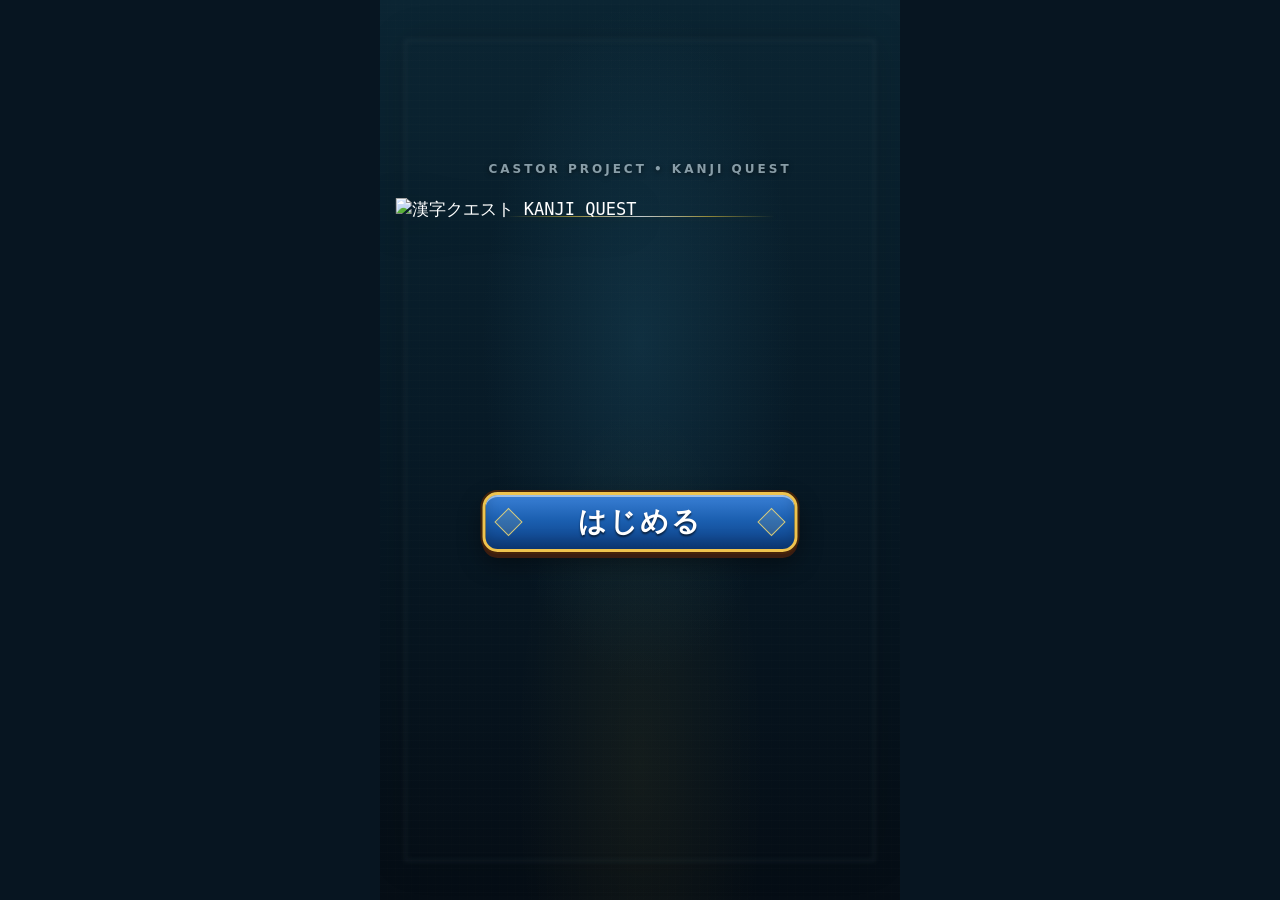
==== index.html @ 6b224a64 "Add files via upload" ====
<!doctype html><html lang="ja"><head>
<meta charset="utf-8"><meta name="viewport" content="width=device-width,initial-scale=1,viewport-fit=cover">
<title>CASTOR KANJI QUEST</title><style>
*{box-sizing:border-box}body{margin:0;background:#02070c;color:#fff;font-family:monospace}#app{max-width:520px;min-height:100vh;margin:auto;background:#071521}body.title-open{background:#fff}body.title-open #app{background:#fff;box-shadow:none}body.title-open header{display:none!important}
header{height:70px;border-bottom:3px solid #fff;padding:9px 12px;display:flex;justify-content:space-between;align-items:center;font-weight:900;font-size:17px}
header span{color:#ffd83d;font-size:17px}.screen{display:none;padding:14px}.active{display:block}.title{text-align:center;font-size:38px;color:#ffd83d;text-shadow:4px 4px #a33;margin:22px 0 4px}.sub{text-align:center;color:#8fd0ff;margin-bottom:24px;font-size:16px}
h1{text-align:center;font-size:24px}.grid{display:grid;grid-template-columns:1fr 1fr;gap:9px}.card{background:#09131e;color:#fff;border:3px solid #718392;padding:6px;cursor:pointer}.card.sel{border-color:#fff;box-shadow:0 0 0 3px #1594ff}.card img{width:100%;height:145px;object-fit:contain}.name{text-align:center;font-size:22px;font-weight:bold}.type{text-align:center;font-size:13px;color:#b9c6d0}.stars{color:#ffd83d;font-size:10px;text-align:center;line-height:1.7}.とくいわざ{border-top:1px dashed #657584;padding-top:6px;text-align:center;font-size:11px}
button.primary,button.secondary{width:100%;height:55px;margin-top:14px;border:3px solid #fff;font-weight:bold;font-family:inherit;cursor:pointer}.primary{background:#fff;color:#071521}.primary:disabled{opacity:.4}.secondary{background:#102233;color:#fff}
.battlehead{display:flex;justify-content:space-between;font-size:16px;margin-bottom:10px;color:#fff;font-weight:900}.field{height:470px;border:3px solid #fff;position:relative;overflow:hidden;background:#000}.field:after{content:none}
.enemybox{position:absolute;left:10px;top:10px;width:49%;z-index:3;background:#050505;border:3px solid #f04444;padding:8px 9px;font-size:13px}.hp{height:9px;border:2px solid #fff;background:#111}.fill{height:100%;transition:.25s}.red{background:#f44}.green{background:#39df6c}.enemy{position:absolute;left:8%;top:95px;width:36%;height:160px;z-index:2;display:flex;align-items:center;justify-content:center;position:relative;height:100%;display:flex;align-items:flex-end;justify-content:center;}.enemy img{width:100%;height:100%;max-width:160px;max-height:160px;object-fit:contain;image-rendering:auto;filter:drop-shadow(3px 4px 0 rgba(0,0,0,.65))}.player{position:absolute;right:5%;bottom:62px;width:48%;text-align:center;z-index:3}.player img{width:175px;height:175px;object-fit:contain}.pname{font-size:17px;font-weight:900;text-shadow:2px 2px #000;margin-top:2px}.player .hp{width:88%;margin:6px auto}.msg{position:absolute;left:10px;right:10px;bottom:9px;background:#050505;border:3px solid #fff;padding:10px;text-align:center;font-size:17px;font-weight:900;z-index:5;min-height:47px;display:flex;align-items:center;justify-content:center}.combo{position:absolute;left:15px;top:52%;font-size:31px;color:#ffd83d;font-weight:900;z-index:6;text-shadow:3px 3px #000}.damage{position:absolute;left:32%;top:47%;font-size:42px;color:#ff321f;font-weight:900;z-index:8;animation:up .55s}.slash{position:absolute;left:45%;top:42%;font-size:100px;color:#fff;z-index:8;animation:hit .4s}.hide{display:none!important}@keyframes up{from{transform:translateY(10px);opacity:0}30%{opacity:1}to{transform:translateY(-30px);opacity:0}}@keyframes hit{from{transform:scale(.4) rotate(-20deg);opacity:0}40%{opacity:1}to{transform:scale(1.3);opacity:0}}
.qpanel{margin-top:10px;border:3px solid #fff;background:#06121e;padding:11px}.qt{text-align:center;font-size:13px;font-weight:900}.kanji{text-align:center;font-size:72px;font-weight:bold;margin:5px 0 10px}.answers{display:grid;gap:8px}.answer{height:52px;border:3px solid #2592ff;background:#0d55a8;color:#fff;font: bold 18px monospace;cursor:pointer}.answer.correct{background:#fff;color:#071521}.answer.wrong{background:#a31d29}
.clear{text-align:center;color:#ffd83d;font-size:34px;font-weight:bold;margin:55px 0 20px}.resultchar{display:flex;justify-content:center;align-items:center;gap:10px;border:3px solid #fff}.resultchar img{width:90px;height:90px;object-fit:contain;transform:none}.resultchar strong,.resultchar small{display:block}.final{text-align:center;border:3px solid #fff;margin-top:10px;padding:10px}.final b{display:block;color:#ffd83d;font-size:40px}.rg{display:grid;grid-template-columns:repeat(3,1fr);gap:6px;margin-top:8px}.rg div{border:2px solid #718392;text-align:center;padding:9px;font-size:9px}.rg b{display:block;font-size:18px;margin-top:5px}.record{text-align:center;color:#ffd83d;font-size:21px;font-weight:bold;margin:13px}.toast{position:fixed;bottom:20px;left:50%;transform:translate(-50%,20px);opacity:0;background:#050a10;border:2px solid #fff;padding:8px 13px;font-weight:bold;transition:.2s}.toast.on{opacity:1;transform:translate(-50%,0)}

.score-breakdown{
  margin:10px 0 12px;
  border:2px solid #73879a;
  background:#0b1b2a;
  padding:8px 12px;
  font-size:14px;
  font-weight:900;
}
.score-breakdown .breakdown-title{
  color:#ffd83d;
  text-align:center;
  font-size:13px;
  letter-spacing:1px;
  margin-bottom:5px;
}
.score-breakdown .breakdown-row{
  display:flex;
  justify-content:space-between;
  align-items:center;
  border-top:1px dotted #52677a;
  padding:5px 0;
}
.score-breakdown .breakdown-row b{
  color:#ffd83d;
  font-size:16px;
}

.score-breakdown .breakdown-total{
  display:flex;
  justify-content:space-between;
  align-items:center;
  border-top:2px solid #fff;
  margin-top:5px;
  padding-top:7px;
  font-size:16px;
}
.score-breakdown .breakdown-total b{
  color:#ffd83d;
  font-size:20px;
}

.time-rank{font-size:11px;color:#ffd83d;border:1px solid #ffd83d;padding:1px 4px;margin-left:3px;}
#resultTime b{color:#ffd83d;}

/* v2.8: low-grade elementary readability */
body{font-size:17px}
header{font-size:20px}
header span{font-size:20px}
.battlehead{font-size:19px}
.enemybox{font-size:17px}
.enemy-name{font-size:20px}
.enemy-status>span{font-size:18px}
.pname{font-size:21px}
.player>span{font-size:18px}
.msg{font-size:21px;min-height:58px;padding:12px}
.combo{font-size:36px}
.scorebox{font-size:21px}
.qpanel{padding:14px}
.qt{font-size:17px}
.answer{font-size:24px !important;min-height:58px}
#kanji{font-size:64px !important}
.card .name{font-size:22px}
.card .type{font-size:18px}
.card .stars{font-size:16px}
.card .ability{font-size:17px}
#start,#retry,#change{font-size:20px !important}
.score-breakdown{font-size:17px;padding:10px 13px}
.score-breakdown .breakdown-title{font-size:16px}
.score-breakdown .breakdown-row{padding:7px 0}
.score-breakdown .breakdown-row b{font-size:19px}
.score-breakdown .breakdown-total{font-size:19px}
.score-breakdown .breakdown-total b{font-size:23px}
#resultTime{font-size:19px !important}

/* v2.8: separate battle card and question card */
#game{
  gap:12px;
}
#game .battle,
#game .qpanel{
  margin:0;
}
#game .battle{
  padding-bottom:10px;
}
#game .qpanel{
  margin-top:0;
  padding:16px 12px 14px;
  border:2px solid #dce5ec;
  background:#081522;
}
#game .qpanel .answers{
  margin-top:12px;
}
#game .qpanel .answer{
  margin-bottom:8px;
}
#game .qpanel .answer:last-child{
  margin-bottom:0;
}
/* The explanation line is gone, so the answer instruction gets its own
   comfortable area and never collides with the player's HP. */

/* v2.8: instruction belongs to the question card, never the battle field */
#game{
  gap:12px;
}
#game .field{
  margin-bottom:0;
}
#game .qpanel{
  margin-top:0;
  padding:12px 12px 14px;
  border:3px solid #fff;
  background:#06121e;
}
#game .qpanel .msg{
  position:static;
  left:auto;
  right:auto;
  bottom:auto;
  margin:0 0 10px;
  min-height:48px;
  padding:9px 10px;
  box-sizing:border-box;
  border:3px solid #fff;
  background:#050505;
  font-size:21px;
  line-height:1.2;
  text-align:center;
}
#game .qpanel .kanji{
  margin:4px 0 12px;
}
#game .qpanel .answers{
  margin-top:0;
}

/* v2.8: instruction card belongs to the battle screen */
#game .field{
  position:relative;
  padding-bottom:10px;
}
#game .field .msg{
  position:absolute;
  left:10px;
  right:10px;
  bottom:9px;
  margin:0;
  min-height:48px;
  padding:9px 10px;
  box-sizing:border-box;
  display:flex;
  align-items:center;
  justify-content:center;
  border:3px solid #fff;
  background:#050505;
  font-size:21px;
  line-height:1.2;
  text-align:center;
  z-index:5;
}
#game .qpanel{
  padding:14px 12px 14px;
}
#game .qpanel .kanji{
  margin:4px 0 12px;
}
#game .qpanel .answers{
  margin-top:0;
}

/* v2.8 enemy roster */
@media(max-width:390px){
  .enemy{left:10%;width:31%;height:125px;top:110px}
  .player{right:3%;width:50%;bottom:62px}
  .player img{width:160px;height:160px}
}

/* v2.8: battle positioning — enemy above combo area */
.field .enemy{z-index:2}
.field .combo{z-index:4}

/* v3.6 stage selection */
#stageSelect{position:relative;min-height:calc(100vh - 70px);box-sizing:border-box;padding:24px 14px 26px;overflow:hidden;text-align:center;background:radial-gradient(circle at 50% 12%,rgba(39,115,151,.42),transparent 34%),linear-gradient(180deg,#0a2230 0%,#071521 52%,#050d15 100%);}
#stageSelect:before{content:"";position:absolute;inset:0;pointer-events:none;opacity:.22;background:repeating-linear-gradient(0deg,transparent 0 7px,rgba(255,255,255,.035) 7px 8px),repeating-linear-gradient(90deg,transparent 0 7px,rgba(255,216,61,.025) 7px 8px);}
#stageSelect>*{position:relative;z-index:1}
.stage-title{margin-top:4px;color:#ffd83d;font-size:34px;font-weight:900;letter-spacing:2px;text-shadow:3px 3px 0 #b52b27,5px 5px 0 #071521}
.stage-sub{margin:6px auto 18px;color:#a9dfff;font-size:15px;font-weight:900;letter-spacing:1px}
.stage-grid{width:min(720px,100%);margin:0 auto;display:grid;grid-template-columns:repeat(2,minmax(0,1fr));gap:11px}
.stage-card{min-height:126px;padding:10px 8px;border:3px solid #526a78;border-radius:10px;background:linear-gradient(180deg,#122b3b,#091722);color:#fff;box-shadow:0 4px 0 #03080c;cursor:pointer;font-family:inherit}
.stage-card.active{border-color:#526a78;box-shadow:0 4px 0 #03080c}
.stage-card.active:hover,.stage-card.active:focus-visible{border-color:#ffd83d;box-shadow:0 0 0 2px #ff8f2d,0 4px 0 #03080c}
.stage-card:not(.active){opacity:.66}
.stage-icon{font-size:32px;line-height:1.1;margin-bottom:3px}.stage-name{font-size:22px;font-weight:900;line-height:1.1}.stage-area{font-size:15px;font-weight:900;color:#b9d7e5;margin-top:3px}.stage-status{font-size:13px;font-weight:900;color:#ffd83d;margin-top:5px}.stage-card:not(.active) .stage-status{color:#82909a}
.stage-back{margin-top:17px;padding:10px 26px;border:2px solid #8294a0;border-radius:8px;background:#17232c;color:#fff;font-size:17px;font-weight:900;box-shadow:0 3px 0 #03080c}
@media(max-width:390px){#stageSelect{padding-top:20px}.stage-title{font-size:29px}.stage-grid{gap:8px}.stage-card{min-height:116px;padding:8px 5px}.stage-icon{font-size:28px}.stage-name{font-size:19px}.stage-area{font-size:13px}}


/* v3.6 final navigation fix */
#stageSelect.screen{display:none;}
#stageSelect.screen.active{display:block;}
#select.screen{display:none;}
#select.screen.active{display:block;}

</style>
<style>
/* v3.1: forest background + fixed battle positions */
.field{
  background:#000 url("assets/stages/forest_stage.png") center center / cover no-repeat !important;
}

/* Enemy: always on the LEFT side of the battle field */
.field .enemy{
  left:8% !important;
  right:auto !important;
  top:215px !important;
  bottom:auto !important;
  width:28% !important;
  height:110px !important;
  z-index:2 !important;
}
.field .enemy img{
  width:105px !important;
  height:105px !important;
  max-width:105px !important;
  max-height:105px !important;
  object-fit:contain !important;
}

/* Player: always on the RIGHT side of the battle field */
.field .player{
  left:auto !important;
  right:4% !important;
  top:auto !important;
  bottom:58px !important;
  width:44% !important;
  z-index:3 !important;
}
.field .player img{
  width:155px !important;
  height:155px !important;
  object-fit:contain !important;
}

/* Keep the instruction bar at the bottom of the battle field,
   below both fighters and their HP displays. */
#game .field .msg{
  left:10px !important;
  right:10px !important;
  bottom:9px !important;
  z-index:5 !important;
}
</style>

<style>
/* v3.2: align enemy and player visually at the same battle height */
@media(max-width:390px){
  #game .field .enemy{
    left:8% !important;
    top:215px !important;
    width:28% !important;
    height:110px !important;
  }
  #game .field .enemy img{
    width:105px !important;
    height:105px !important;
    max-width:105px !important;
    max-height:105px !important;
  }
}
</style>

<style>
/* v3.3: give the player's HP display breathing room above the instruction card */
.field .player{
  bottom:82px !important;
}
.field .msg{
  bottom:8px !important;
}
</style>

<style>
/* v3.4
   - Combo is displayed above the enemy instead of over the enemy.
   - Home screen gets a stronger retro-game atmosphere without changing
     the character-selection cards or game logic.
*/

/* ---- Battle: combo position ---- */
#game .field .combo{
  left:8% !important;
  top:155px !important;
  width:36% !important;
  text-align:center !important;
  z-index:6 !important;
  pointer-events:none !important;
}

/* ---- Home screen ---- */
#select{
  position:relative;
  overflow:hidden;
  min-height:calc(100vh - 70px);
  padding:20px 14px 24px;
  background:
    radial-gradient(circle at 50% 10%, rgba(34,104,138,.38), transparent 30%),
    linear-gradient(180deg,#0a2230 0%,#071521 48%,#050d15 100%);
}
#select:before{
  content:"";
  position:absolute;
  inset:0;
  pointer-events:none;
  opacity:.28;
  background:
    repeating-linear-gradient(
      0deg,
      transparent 0 7px,
      rgba(255,255,255,.035) 7px 8px
    ),
    repeating-linear-gradient(
      90deg,
      transparent 0 7px,
      rgba(255,216,61,.025) 7px 8px
    );
}
#select:after{
  content:"★  ★  ★";
  position:absolute;
  top:13px;
  left:0;
  right:0;
  text-align:center;
  color:rgba(255,216,61,.18);
  font-size:22px;
  letter-spacing:18px;
  pointer-events:none;
}
#select > *{
  position:relative;
  z-index:1;
}
#select .title{
  display:inline-block;
  width:100%;
  margin:8px 0 2px;
  padding:8px 0 5px;
  font-size:38px;
  letter-spacing:2px;
  color:#ffd83d;
  text-shadow:
    3px 3px 0 #b52b27,
    6px 6px 0 #071521;
}
#select .sub{
  display:block;
  width:max-content;
  max-width:100%;
  margin:0 auto 18px;
  padding:4px 13px;
  border-top:2px solid #3b7187;
  border-bottom:2px solid #3b7187;
  color:#a9dfff;
  font-size:15px;
  font-weight:900;
  letter-spacing:1px;
}
#select h1{
  margin:10px 0 14px;
  font-size:24px;
  color:#fff;
  text-shadow:2px 2px #000;
}
#select .grid{
  gap:10px;
}
#select .card{
  background:linear-gradient(180deg,#102536,#091722);
  border-color:#587284;
  box-shadow:0 4px 0 #03080c;
}
#select .card.sel{
  border-color:#ffd83d;
  box-shadow:0 0 0 2px #ff8f2d,0 4px 0 #03080c;
}
#select #start{
  margin-top:16px;
  background:#ffd83d;
  color:#071521;
  border-color:#fff;
  box-shadow:0 4px 0 #8f5d16;
}
#select #start:disabled{
  background:#66717a;
  color:#dbe2e7;
  box-shadow:0 3px 0 #30383d;
}
</style>

<style>
#characterBack.back-large{
  font-size:18px;
  font-weight:700;
  padding:12px 16px;
  margin-top:10px;
}
.battle-back{
  position:absolute;
  top:8px;
  right:8px;
  z-index:20;
  font-size:16px;
  font-weight:700;
  padding:7px 12px;
  border:2px solid #fff;
  background:#0b1825;
  color:#fff;
  border-radius:4px;
  cursor:pointer;
}
</style>

<style id="fixed7-layout">
header{
  position:relative;
  justify-content:space-between;
}
header > div:nth-child(2){
  position:absolute;
  left:50%;
  top:50%;
  transform:translate(-50%,-50%);
  white-space:nowrap;
}
header > div:nth-child(2){
  font-size:18px;
  font-weight:700;
}
header > div:nth-child(2) #score{
  font-size:30px;
  font-weight:900;
  letter-spacing:1px;
}
#quitBattle{
  position:absolute;
  right:8px;
  top:8px;
  z-index:9999;
  pointer-events:auto;
  touch-action:manipulation;
  font-size:16px;
  font-weight:700;
  padding:7px 12px;
  border:2px solid #fff;
  background:#0b1825;
  color:#fff;
  border-radius:4px;
  cursor:pointer;
}
</style>

<style id="mobile-battle-fit">
/* Smartphone battle layout: fit the complete question into one viewport as much as possible. */
@media (max-width: 600px){
  #app{width:100%;max-width:520px}
  header{
    height:54px;
    padding:6px 10px;
    font-size:13px;
  }
  header span{font-size:13px}
  header > div:nth-child(2){font-size:15px}
  header > div:nth-child(2) #score{
    font-size:25px;
    letter-spacing:1px;
  }
  #quitBattle{
    top:6px;
    right:6px;
    font-size:14px;
    padding:6px 10px;
  }

  #game.screen{padding:7px 8px 10px}
  #game .battlehead{
    display:grid;
    grid-template-columns:1fr 1.15fr .9fr;
    align-items:center;
    gap:4px;
    font-size:12px;
    line-height:1.15;
    margin-bottom:6px;
  }
  #game .battlehead > span,
  #game .battlehead > b{min-width:0;text-align:center}
  #game .battlehead > span{text-align:left}
  #game .battlehead > b:last-child{text-align:right}

  #game .field{
    height:300px !important;
    border-width:2px;
  }
  #game .field .enemybox{
    left:7px !important;
    top:7px !important;
    width:45% !important;
    padding:5px 6px !important;
    font-size:11px !important;
    border-width:2px !important;
  }
  #game .field .enemybox .hp{height:7px}
  #game .field .enemy{
    left:4% !important;
    top:70px !important;
    width:42% !important;
    height:145px !important;
  }
  #game .field .enemy img{
    width:145px !important;
    height:145px !important;
    max-width:145px !important;
    max-height:145px !important;
  }
  #game .field .player{
    right:2% !important;
    bottom:43px !important;
    width:47% !important;
  }
  #game .field .player img{
    width:105px !important;
    height:105px !important;
  }
  #game .field .pname{
    font-size:14px !important;
    margin-top:0 !important;
  }
  #game .field .player .hp{
    width:84% !important;
    margin:3px auto !important;
    height:7px !important;
  }
  #game .field .msg{
    left:5px !important;
    right:5px !important;
    bottom:5px !important;
    min-height:36px !important;
    height:36px !important;
    padding:5px !important;
    border-width:2px !important;
    font-size:14px !important;
  }
  #game .field .combo{
    left:5% !important;
    top:205px !important;
    font-size:23px !important;
  }
  #game .field .damage{font-size:30px}
  #game .field .slash{font-size:70px}

  #game .qpanel{
    margin-top:6px !important;
    padding:6px 7px 7px !important;
    border-width:2px !important;
  }
  #game .qpanel .qt{
    font-size:11px !important;
    margin:0 !important;
  }
  #game .qpanel .kanji{
    font-size:50px !important;
    line-height:1 !important;
    margin:4px 0 7px !important;
  }
  #game .qpanel .answers{gap:6px !important}
  #game .qpanel .answer{
    height:42px !important;
    border-width:2px !important;
    font-size:16px !important;
  }
}
</style>

<style id="mobile-viewport-fit">
@media (max-width: 600px){
  html,body{
    width:100%;
    min-height:100%;
    overflow-x:hidden;
  }
  #app{
    width:100%;
    max-width:520px;
    min-height:100svh;
    box-sizing:border-box;
  }

  /* Stage select: keep all six cards and the heading inside one viewport. */
  #stageSelect{
    min-height:calc(100svh - 54px);
    height:calc(100svh - 54px);
    padding:10px 10px 10px;
    box-sizing:border-box;
    overflow:hidden;
  }
  #stageSelect .stage-title{
    margin-top:0;
    font-size:25px;
    line-height:1.1;
  }
  #stageSelect .stage-sub{
    margin:3px auto 7px;
    font-size:12px;
  }
  #stageSelect .stage-grid{
    gap:6px;
  }
  #stageSelect .stage-card{
    min-height:0;
    height:calc((100svh - 54px - 82px)/3);
    max-height:118px;
    padding:5px 4px;
    border-width:2px;
  }
  #stageSelect .stage-icon{font-size:24px;margin-bottom:1px}
  #stageSelect .stage-name{font-size:17px}
  #stageSelect .stage-area{font-size:11px;margin-top:1px}
  #stageSelect .stage-status{font-size:10px;margin-top:2px}

  /* Character select: compact cards so the whole selection fits. */
  #select{
    min-height:calc(100svh - 54px);
    height:calc(100svh - 54px);
    box-sizing:border-box;
    overflow:hidden;
    padding:8px 10px 8px;
  }
  #select .title{
    margin:0;
    padding:2px 0 1px;
    font-size:27px;
    line-height:1;
  }
  #select .sub{
    margin:2px auto 5px;
    padding:2px 8px;
    font-size:11px;
  }
  #select h1{
    margin:4px 0 6px;
    font-size:18px;
  }
  #select .grid{
    gap:5px;
  }
  #select .card{
    border-width:2px;
    padding:3px;
    box-shadow:0 2px 0 #03080c;
  }
  #select .card img{
    height:78px;
    max-height:78px;
  }
  #select .card .name{
    font-size:17px;
    line-height:1.05;
  }
  #select .card .type{
    font-size:11px;
    line-height:1.05;
  }
  #select .card .stars{
    font-size:9px;
    line-height:1.1;
  }
  #select .card .ability{
    font-size:10px;
    line-height:1.05;
    margin-top:2px;
  }
  #select #characterBack.back-large{
    margin-top:5px;
    padding:7px 10px;
    font-size:14px;
    height:38px;
  }
  #select #start{
    margin-top:5px;
    height:42px;
    font-size:16px !important;
  }

  /* Battle: use the Safari viewport height, not fullscreen assumptions. */
  #game.screen{
    min-height:calc(100svh - 54px);
    box-sizing:border-box;
    overflow:hidden;
  }

  /* Result / game-over screen: compact everything into one viewport. */
  #result.screen{
    min-height:calc(100svh - 54px);
    height:calc(100svh - 54px);
    box-sizing:border-box;
    overflow:hidden;
    padding:8px 10px;
  }
  #result .clear{
    font-size:27px;
    margin:5px 0 8px;
    line-height:1.05;
  }
  #result .resultchar{
    border-width:2px;
    min-height:62px;
  }
  #result .resultchar img{
    width:58px;
    height:58px;
  }
  #result .resultchar strong{font-size:16px}
  #result .resultchar small{font-size:11px}
  #result .final{
    margin-top:6px;
    padding:5px;
    border-width:2px;
    font-size:15px;
  }
  #result .final b{font-size:34px;line-height:1}
  #result .rg{
    gap:4px;
    margin-top:5px;
  }
  #result .rg div{
    padding:5px 3px;
    font-size:9px;
    border-width:1px;
  }
  #result .rg b{font-size:15px;margin-top:2px}
  #result .record{
    font-size:16px;
    margin:5px;
  }
  #result .score-breakdown{
    margin:5px 0 6px;
    padding:5px 8px;
    font-size:11px;
  }
  #result .score-breakdown .breakdown-title{
    font-size:10px;
    margin-bottom:2px;
  }
  #result .score-breakdown .breakdown-row{
    padding:3px 0;
  }
  #result .score-breakdown .breakdown-row b{font-size:13px}
  #result .score-breakdown .breakdown-total{
    margin-top:2px;
    padding-top:3px;
    font-size:13px;
  }
  #result .score-breakdown .breakdown-total b{font-size:16px}
  #result #resultTime{
    font-size:13px !important;
  }
  #result #retry,
  #result #change{
    height:42px;
    margin-top:5px;
    font-size:16px !important;
  }
}
</style>

<style>
/* v4.4: combo text must appear BELOW the enemy, never over it.
   Keep enemy/player positions and all game logic unchanged. */
#game .field .combo{
  left:5% !important;
  top:325px !important;
  width:36% !important;
  text-align:center !important;
  z-index:6 !important;
  pointer-events:none !important;
}
@media(max-width:390px){
  #game .field .combo{
    left:5% !important;
    top:205px !important;
    width:40% !important;
    font-size:23px !important;
  }
}
</style>
<style>
/* v4.30: title screen unified with the main game UI. The logo intro remains white;
   once it fades, the title uses the same dark/grid visual language as stage/character select. */
body.title-open{overflow:hidden;background:#071521}
body.title-open #app{background:#071521;box-shadow:none}
body.title-open header{display:none!important}
.title-screen{
  min-height:100dvh;height:100dvh;width:100%;padding:0;
  display:flex;align-items:center;justify-content:center;
  position:relative;overflow:hidden;
  background:
    radial-gradient(circle at 50% 10%,rgba(34,104,138,.38),transparent 30%),
    linear-gradient(180deg,#0a2230 0%,#071521 48%,#050d15 100%);
}
/* Subtle grid texture matching the stage/character selection screens. */
.title-screen::before{
  content:"";position:absolute;inset:0;pointer-events:none;z-index:0;opacity:.28;
  background:
    repeating-linear-gradient(0deg,transparent 0 7px,rgba(255,255,255,.035) 7px 8px),
    repeating-linear-gradient(90deg,transparent 0 7px,rgba(255,216,61,.025) 7px 8px);
}
.title-logo-intro{
  position:absolute;inset:0;display:flex;align-items:center;justify-content:center;
  z-index:4;pointer-events:none;background:#fff;
  animation:titleIntroOut 4.6s ease forwards;
}
.title-logo-row{
  display:flex;align-items:center;justify-content:center;
  gap:18px;width:min(92%,470px);animation:titleLogoFloat 4s ease-in-out forwards;
}
.title-logo-row img{
  width:40%;height:auto;max-height:150px;object-fit:contain;
  filter:drop-shadow(0 8px 18px rgba(0,0,0,.45));
}
.title-logo-row img:last-child{width:43%;filter:drop-shadow(0 8px 18px rgba(0,0,0,.3));}
.title-main{
  position:absolute;inset:0;z-index:3;width:100%;max-width:none;
  text-align:center;opacity:0;transform:translateY(10px);
  animation:titleMainIn .9s ease 4.25s forwards;pointer-events:none;
}
.title-game{
  position:absolute;left:50%;top:34%;transform:translateX(-50%);
  width:94%;margin:0;color:#ffd83d;
  font-size:clamp(34px,10vw,58px);font-weight:900;letter-spacing:2px;
  white-space:nowrap;
  font-family:system-ui,"Noto Sans JP",sans-serif;
  text-shadow:
    0 4px 0 #6e3218,
    0 7px 0 #3b1d12,
    3px 0 0 #3b1d12,
    -3px 0 0 #3b1d12,
    0 0 16px rgba(0,0,0,.45);
}
.title-game-en{
  position:absolute;left:50%;top:41%;transform:translateX(-50%);
  color:#fff4d2;font-size:clamp(14px,4vw,22px);font-weight:900;
  letter-spacing:4px;white-space:nowrap;
  font-family:Georgia,"Times New Roman",serif;
  text-shadow:2px 3px 0 #4b2617,0 0 10px rgba(0,0,0,.5);
}
.title-start{
  position:absolute;left:50%;top:57%;transform:translate(-50%,-50%);
  width:min(72%,330px);height:62px;margin:0;
  border:4px solid #5a2b13;border-radius:12px;
  background:linear-gradient(#ffe36a,#ffbf24);
  color:#4b2815;font-size:clamp(22px,6vw,30px);font-weight:900;
  font-family:system-ui,"Noto Sans JP",sans-serif;
  box-shadow:0 7px 0 #3a1c10,0 10px 20px rgba(0,0,0,.35),inset 0 2px 0 rgba(255,255,255,.8);
  cursor:pointer;pointer-events:auto;
}
.title-start:hover,.title-start:focus-visible{filter:brightness(1.06);transform:translate(-50%,-50%) scale(1.02)}
.title-start:active{transform:translate(-50%,-47%)}
@keyframes titleLogoFloat{
  0%{opacity:0;transform:translateY(18px) scale(.97)}
  20%{opacity:1;transform:translateY(0) scale(1)}
  68%{opacity:1;transform:translateY(-4px) scale(1)}
  100%{opacity:0;transform:translateY(-14px) scale(1.02)}
}
@keyframes titleIntroOut{0%,72%{opacity:1}100%{opacity:0}}
@keyframes titleMainIn{from{opacity:0;transform:translateY(10px)}to{opacity:1;transform:translateY(0)}}
@media(max-width:600px){
  .title-screen{background-position:center center}
  .title-game{top:33%;font-size:clamp(32px,10vw,52px)}
  .title-game-en{top:40%}
  .title-start{top:56%;height:58px;width:72%}
}
</style>

  <link rel="manifest" href="manifest.webmanifest">
  <link rel="apple-touch-icon" sizes="180x180" href="assets/apple-touch-icon.png">
  <link rel="icon" type="image/png" sizes="192x192" href="assets/icon-192.png">
  <meta name="theme-color" content="#051927">


<style>
/* v50: All stage-selection cards use the existing stage illustrations.
   No new artwork is required; the same stage images used in battle are reused here. */
.stage-card.stage-image-card{
  position:relative;
  overflow:hidden;
  background-position:center;
  background-size:cover;
  background-repeat:no-repeat;
}
.stage-card.stage-image-card::before{
  content:"";
  position:absolute;
  inset:0;
  background:linear-gradient(180deg,rgba(3,15,22,.16) 0%,rgba(3,15,22,.30) 46%,rgba(3,15,22,.94) 100%);
  pointer-events:none;
}
.stage-card.stage-image-card .stage-icon{display:none;}
.stage-card.stage-image-card .stage-name,
.stage-card.stage-image-card .stage-area,
.stage-card.stage-image-card .stage-status{
  position:relative;
  z-index:1;
  text-shadow:2px 2px 3px rgba(0,0,0,.95);
}
.stage-card.stage-image-card .stage-name{margin-top:55px;font-size:23px;}
.stage-card.stage-image-card .stage-area{color:#fff;}
.stage-card.stage-image-card .stage-status{color:#ffd83d;}
@media(max-width:390px){
  .stage-card.stage-image-card .stage-name{margin-top:48px;font-size:20px;}
}
</style>
<style id="v50.4-title-composition">
/* v50.4: Title composition
   Layer 0 = approved fantasy background (slightly blurred)
   Layer 1 = falling leaves (CSS-only, slightly softened)
   Layer 2 = UI (start button)
   Layer 3 = approved transparent title logo */
body.title-open{background:#071521;overflow:hidden}
body.title-open #app{background:#071521;box-shadow:none}

.title-screen{
  min-height:100dvh;height:100dvh;width:100%;padding:0;
  display:flex;align-items:center;justify-content:center;
  position:relative;overflow:hidden;
  background:none !important;
  isolation:isolate;
}

/* Background image layer */
.title-screen::after{
  content:"";
  position:absolute;
  inset:-12px;
  z-index:0;
  background:url("assets/stages/title_fantasy_vertical.png") center center / cover no-repeat;
  filter:blur(2.2px);
  transform:scale(1.025);
  pointer-events:none;
}

/* Very subtle dark veil/grid for readability and visual unity */
.title-screen::before{
  content:"";
  position:absolute;
  inset:0;
  z-index:1;
  pointer-events:none;
  background:
    linear-gradient(180deg,rgba(3,12,20,.10) 0%,rgba(3,12,20,.04) 42%,rgba(2,8,14,.28) 100%),
    repeating-linear-gradient(0deg,transparent 0 7px,rgba(255,255,255,.018) 7px 8px),
    repeating-linear-gradient(90deg,transparent 0 7px,rgba(255,216,61,.014) 7px 8px);
}

/* Logo intro remains exactly as the existing white logo screen */
.title-logo-intro{
  position:absolute;inset:0;display:flex;align-items:center;justify-content:center;
  z-index:10;pointer-events:none;background:#fff;
  animation:titleIntroOut 4.6s ease forwards;
}
.title-logo-row{
  display:flex;align-items:center;justify-content:center;
  gap:18px;width:min(92%,470px);animation:titleLogoFloat 4s ease-in-out forwards;
}
.title-logo-row img{
  width:40%;height:auto;max-height:150px;object-fit:contain;
  filter:drop-shadow(0 8px 18px rgba(0,0,0,.45));
}
.title-logo-row img:last-child{width:43%;filter:drop-shadow(0 8px 18px rgba(0,0,0,.3));}

/* Falling leaves layer */
.title-leaf-layer{
  position:absolute;
  inset:0;
  overflow:hidden;
  pointer-events:none;
  z-index:2;
  filter:blur(.35px);
}
.title-leaf{
  position:absolute;
  top:-12vh;
  left:var(--left);
  width:var(--size);
  height:calc(var(--size) * .62);
  opacity:var(--opacity);
  background:linear-gradient(135deg,#d8e88a 0%,#8fbd48 52%,#557f2c 100%);
  border-radius:100% 0 100% 0;
  filter:drop-shadow(1px 2px 2px rgba(0,0,0,.25));
  transform-origin:50% 50%;
  animation:titleLeafFall var(--dur) linear var(--delay) infinite;
}
.title-leaf::after{
  content:"";position:absolute;left:10%;top:48%;width:82%;height:1px;
  background:rgba(48,82,27,.55);transform:rotate(-4deg);transform-origin:left center;
}
.leaf-1{--left:8%;--size:13px;--opacity:.72;--dur:8.5s;--delay:-1.5s;--drift:48px;--rot:520deg}
.leaf-2{--left:22%;--size:17px;--opacity:.62;--dur:10.5s;--delay:-6s;--drift:-72px;--rot:-620deg}
.leaf-3{--left:39%;--size:11px;--opacity:.58;--dur:7.8s;--delay:-3.2s;--drift:64px;--rot:440deg}
.leaf-4{--left:55%;--size:16px;--opacity:.68;--dur:11.2s;--delay:-8.1s;--drift:-54px;--rot:-500deg}
.leaf-5{--left:69%;--size:12px;--opacity:.55;--dur:9.2s;--delay:-4.8s;--drift:82px;--rot:600deg}
.leaf-6{--left:82%;--size:18px;--opacity:.64;--dur:12.4s;--delay:-10.2s;--drift:-68px;--rot:-560deg}
.leaf-7{--left:31%;--size:9px;--opacity:.48;--dur:13.5s;--delay:-11.5s;--drift:-92px;--rot:720deg}
.leaf-8{--left:91%;--size:10px;--opacity:.46;--dur:8.9s;--delay:-5.5s;--drift:38px;--rot:-420deg}
@keyframes titleLeafFall{
  0%{transform:translate3d(0,-12vh,0) rotate(0deg)}
  20%{transform:translate3d(calc(var(--drift) * .18),18vh,0) rotate(calc(var(--rot) * .2))}
  45%{transform:translate3d(calc(var(--drift) * -.22),46vh,0) rotate(calc(var(--rot) * .52))}
  70%{transform:translate3d(calc(var(--drift) * .55),73vh,0) rotate(calc(var(--rot) * .76))}
  100%{transform:translate3d(var(--drift),112vh,0) rotate(var(--rot))}
}

/* v50.5: premium blue/gold fantasy start button inspired by the approved visual direction. */
.title-start{
  border:3px solid #e8b93f !important;border-radius:15px !important;
  background:linear-gradient(180deg,#2f73c9 0%,#1654a3 48%,#0d3d80 100%) !important;
  color:#fff !important;
  text-shadow:0 2px 2px rgba(0,0,0,.55);
  box-shadow:
    0 0 0 2px rgba(73,37,11,.92),
    0 6px 0 #3a1c10,
    0 11px 24px rgba(0,0,0,.42),
    inset 0 2px 0 rgba(255,255,255,.48),
    inset 0 -7px 14px rgba(0,0,0,.18) !important;
}
.title-start::before,.title-start::after{
  width:20px;height:20px;border:1px solid rgba(255,225,116,.72);
  background:linear-gradient(135deg,rgba(255,239,150,.25),rgba(255,214,70,.05)) !important;
}
.title-start:hover,.title-start:focus-visible{
  filter:brightness(1.08) !important;
  box-shadow:0 0 0 2px rgba(73,37,11,.92),0 6px 0 #3a1c10,0 0 30px rgba(91,166,255,.22),inset 0 2px 0 rgba(255,255,255,.55),inset 0 -7px 14px rgba(0,0,0,.18) !important;
}
.title-start:active{transform:translate(-50%,-47%) scale(.99) !important}

/* UI layer */
.title-main{
  position:absolute;inset:0;z-index:3;width:100%;max-width:none;
  text-align:center;opacity:0;transform:translateY(10px);
  animation:titleMainIn .9s ease 4.25s forwards;
  pointer-events:none;
}
.title-start{
  position:absolute;left:50%;top:62%;transform:translate(-50%,-50%);
  width:min(72%,330px);height:62px;margin:0;
  border:4px solid #5a2b13;border-radius:12px;
  background:linear-gradient(#ffe36a,#ffbf24);
  color:#4b2815;font-size:clamp(22px,6vw,30px);font-weight:900;
  font-family:system-ui,"Noto Sans JP",sans-serif;
  box-shadow:0 7px 0 #3a1c10,0 10px 20px rgba(0,0,0,.35),inset 0 2px 0 rgba(255,255,255,.8);
  cursor:pointer;pointer-events:auto;
}
.title-start:hover,.title-start:focus-visible{filter:brightness(1.06);transform:translate(-50%,-50%) scale(1.02)}
.title-start:active{transform:translate(-50%,-47%)}

/* Approved title logo sits above the UI layer */
.title-logo-art{
  position:absolute;
  z-index:4;
  left:50%;
  top:22%;
  transform:translateX(-50%);
  width:min(94%,500px);
  max-height:40vh;
  height:auto;
  object-fit:contain;
  pointer-events:none;
  opacity:0;
  filter:drop-shadow(0 8px 18px rgba(0,0,0,.28));
  animation:titleLogoArtIn .9s ease 4.15s forwards;
}

@keyframes titleLogoFloat{
  0%{opacity:0;transform:translateY(18px) scale(.97)}
  20%{opacity:1;transform:translateY(0) scale(1)}
  68%{opacity:1;transform:translateY(-4px) scale(1)}
  100%{opacity:0;transform:translateY(-14px) scale(1.02)}
}
@keyframes titleIntroOut{0%,72%{opacity:1}100%{opacity:0}}
@keyframes titleMainIn{from{opacity:0;transform:translateY(10px)}to{opacity:1;transform:translateY(0)}}
@keyframes titleLogoArtIn{from{opacity:0;transform:translate(-50%,12px) scale(.98)}to{opacity:1;transform:translate(-50%,0) scale(1)}}

@media(max-width:600px){
  .title-logo-art{top:20%;width:94%;max-height:42vh}
  .title-start{top:62%;height:58px;width:72%}
}
@media(prefers-reduced-motion:reduce){
  .title-leaf{animation:none;top:22%}
  .title-logo-art{animation:none;opacity:1}
}
</style>

<style id="v50.6-reuse-title-background">
/* v50.6: Reuse the approved title background across the main game screens.
   No new artwork is generated or introduced. Cloud animation removed. */
#stageSelect, #select, #game{
  position:relative;
  overflow:hidden;
  background:linear-gradient(180deg,rgba(3,12,20,.30),rgba(3,12,20,.46)) !important;
  background-attachment:scroll !important;
}
/* Shared fantasy background: blurred independently so the UI stays crisp. */
#stageSelect::after, #select::after, #game::after{
  content:"";
  position:absolute;
  z-index:0;
  inset:-18px;
  pointer-events:none;
  background:url("assets/stages/title_fantasy_vertical.png") center center / cover no-repeat;
  filter:blur(4px);
  transform:scale(1.03);
  opacity:.92;
}
#stageSelect::before, #select::before{
  background:
    linear-gradient(180deg,rgba(3,12,20,.16),rgba(3,12,20,.34)),
    repeating-linear-gradient(0deg,transparent 0 7px,rgba(255,255,255,.025) 7px 8px),
    repeating-linear-gradient(90deg,transparent 0 7px,rgba(255,216,61,.018) 7px 8px) !important;
}
/* The battle field itself is the main visual background of the battle screen,
   so reuse the same approved fantasy background there as well. */
#game .field{
  position:relative;
  background:linear-gradient(180deg,rgba(3,12,20,.12),rgba(3,12,20,.30)) !important;
}
#game .field::before{
  content:"";
  position:absolute;
  z-index:0;
  inset:-14px;
  pointer-events:none;
  background:url("assets/stages/title_fantasy_vertical.png") center center / cover no-repeat;
  filter:blur(4px);
  transform:scale(1.03);
  opacity:.96;
}
/* Keep all screen UI above the blurred background layers. */
#stageSelect > *, #select > *, #game > *{
  position:relative;
  z-index:1;
}
#game .field > *{
  position:relative;
  z-index:2;
}
#game .field::before{
  z-index:0;
}
#game .qpanel{
  background:rgba(6,18,30,.90) !important;
  position:relative;
  z-index:2;
}
</style>


<style id="v50.7.2-battle-position-fix">
/* v50.7.2: Keep battle actors/UI absolutely positioned.
   The shared-background layer must never change their positioning context. */
#game .field > .enemybox{
  position:absolute !important;
}
#game .field > .enemy{
  position:absolute !important;
  display:flex !important;
}
#game .field > .player{
  position:absolute !important;
}
#game .field > .combo,
#game .field > .slash,
#game .field > .damage,
#game .field > .msg{
  position:absolute !important;
}
#game .field > .enemy img,
#game .field > .player img{
  position:relative !important;
}
</style>


<style id="v50.7.3-stage-background-fix">
/* v50.7.3: Battle field uses the selected stage artwork.
   The blurred layer follows the current stage; it never covers it with the title background. */
#game .field{
  background-color:#071521 !important;
}
#game .field::before{
  background-image:none !important;
  opacity:0 !important;
}
#game .field{
  background-image:var(--battle-bg-image) !important;
  background-position:center 60% !important;
  background-size:cover !important;
  background-repeat:no-repeat !important;
  background-color:#071521 !important;
}
</style>

</head><body class="title-open"><main id="app"><header style="display:none"><div>HBK GAMING<br><span>KANJI QUEST</span></div><div>スコア <span id="score">00000</span></div><button id="quitBattle" class="battle-back" type="button" style="display:none;">やめる</button></header>



<section id="titleScreen" class="title-screen active">
  <div class="title-logo-intro" aria-hidden="true">
    <div class="title-logo-row">
      <img src="assets/logos/hbk_gaming.png" alt="">
      <img src="assets/logos/kairi_studio_transparent.png" alt="">
    </div>
  </div>

  <div class="title-leaf-layer" aria-hidden="true">
    <span class="title-leaf leaf-1"></span><span class="title-leaf leaf-2"></span>
    <span class="title-leaf leaf-3"></span><span class="title-leaf leaf-4"></span>
    <span class="title-leaf leaf-5"></span><span class="title-leaf leaf-6"></span>
    <span class="title-leaf leaf-7"></span><span class="title-leaf leaf-8"></span>
  </div>

  <div class="title-main">
    <button id="titleStart" class="title-start" type="button">はじめる</button>
  </div>

  <img class="title-logo-art" src="assets/stages/title_logo.png" alt="漢字クエスト KANJI QUEST">
</section>

<section id="stageSelect" class="screen" style="display:none;">
  <div class="stage-title">ステージをえらぼう！</div>
  <div class="stage-sub">どのぼうけんに いく？</div>
  <div class="stage-grid">
    <button class="stage-card active stage-image-card" data-stage="1" style="background-image:url('assets/stages/1.png')" type="button" onclick="showStage1Characters()">
      <div class="stage-name">1ねんせい</div>
      <div class="stage-area">もりのステージ</div><div class="stage-status">あそべる！</div>
    </button>
    <button class="stage-card active stage-image-card" data-stage="2" style="background-image:url('assets/stages/2.png')" type="button" onclick="showStage2Characters()"><div class="stage-icon">💧</div><div class="stage-name">2ねんせい</div><div class="stage-area">みずのどうくつ</div><div class="stage-status">あそべる！</div></button>
    <button class="stage-card active stage-image-card" data-stage="3" style="background-image:url('assets/stages/3.png')" type="button" onclick="showStage3Characters()"><div class="stage-icon">🏛️</div><div class="stage-name">3ねんせい</div><div class="stage-area">いにしえのいせき</div><div class="stage-status">あそべる！</div></button>
    <button class="stage-card active stage-image-card" data-stage="4" style="background-image:url('assets/stages/4.png')" type="button" onclick="showStage4Characters()"><div class="stage-icon">✨</div><div class="stage-name">4ねんせい</div><div class="stage-area">まほうのもり</div><div class="stage-status">あそべる！</div></button>
    <button class="stage-card active stage-image-card" data-stage="5" style="background-image:url('assets/stages/5.png')" type="button" onclick="showStage5Characters()"><div class="stage-icon">🏰</div><div class="stage-name">5ねんせい</div><div class="stage-area">くらやみじょう</div><div class="stage-status">あそべる！</div></button>
    <button class="stage-card active stage-image-card" data-stage="6" style="background-image:url('assets/stages/6.png')" type="button" onclick="showStage6Characters()"><div class="stage-icon">⚔️</div><div class="stage-name">6ねんせい</div><div class="stage-area">さいしゅうけっせん</div><div class="stage-status">あそべる！</div></button>
  </div>
</section>

<section id="select" class="screen" style="display:none;"><div class="title">KANJI QUEST</div><div class="sub">〜 かんじでたたかえ！ 〜</div><h1>キャラクターを えらぼう！</h1><div id="grid" class="grid"></div><button id="characterBack" class="secondary back-large" type="button">ステージせんたくへもどる</button><button id="start" class="primary" disabled>キャラクターをえらんでスタート</button></section>

<section id="game" class="screen"><div class="battlehead"><span>タイム <b id="time">0.0s</b></span><b id="stageLabel">STAGE 1</b><b><span id="qn">1</span> / 10問</b></div>
<div class="field"><div class="enemybox"><b id="enemyName">キッズスライム Lv.1</b><div class="hp"><div id="ehp" class="fill red"></div></div><span id="et">20/20</span></div><div id="enemy" class="enemy"><img id="enemyImg" alt=""></div>
<div class="player"><img id="ps" src="assets/castor.png"><div id="pn" class="pname">CASTOR Lv.1</div><div class="hp"><div id="php" class="fill green"></div></div><span id="pt">40/40</span></div>
<div id="combo" class="combo hide">コンボ ×<span>2</span>!</div><div id="slash" class="slash hide">✦</div><div id="damage" class="damage hide">-12</div><div id="msg" class="msg">よみかたを えらぼう！</div></div>
<div class="qpanel"><div id="kanji" class="kanji">森</div><div id="answers" class="answers"></div></div></section>

<section id="result" class="screen"><div class="clear">★ クリア！ ★</div><div class="resultchar"><img id="rs"><div><strong id="rn"></strong><small id="rt"></small></div></div><div class="final">スコア<b id="fs">0</b></div><div class="rg"><div>正解<b id="cc">0</b>/10</div><div>コンボ<b id="mc">0</b></div><div>たおした<b id="ex">0</b>たい</div></div><div id="rec" class="record hide">NEW RECORD!</div><button id="retry" class="primary">もう一度あそぶ</button><button id="change" class="secondary">キャラクターをかえる</button></section>
<div id="toast" class="toast"></div></main>
<script>
const C={castor:["CASTOR","バランス型","assets/castor.png",3,3,3,"基本性能が安定"],kairi:["KAIRI","こうげき特化型","assets/kairi.png",5,1,3,"正解時のこうげき力UP"],sota:["SOTA","コンボ特化型","assets/sota.png",4,2,5,"コンボ倍率が高い"],kappa:["KAPPA","安定型","assets/kappa.png",2,4,2,"1回ミスしてもコンボが途切れない"]};
const Q1=[["山","やま","かわ","そら"],["川","かわ","やま","うみ"],["森","もり","はやし","くさ"],["空","そら","あめ","ほし"],["雨","あめ","ゆき","くも"],["花","はな","くさ","き"],["草","くさ","はな","もり"],["木","き","いし","はやし"],["林","はやし","もり","き"],["石","いし","つち","たま"],["土","つち","いし","みず"],["水","みず","ひ","あめ"],["火","ひ","みず","つち"],["月","つき","ひ","ほし"],["犬","いぬ","ねこ","とり"],["虫","むし","とり","さかな"],["鳥","とり","むし","いぬ"],["貝","かい","さかな","とり"],["人","ひと","こ","おとこ"],["男","おとこ","おんな","ひと"],["女","おんな","おとこ","こ"],["子","こ","ひと","おんな"],["目","め","みみ","くち"],["耳","みみ","め","て"],["口","くち","め","あし"],["手","て","あし","みみ"],["足","あし","て","くち"],["車","くるま","ふね","みち"],["本","ほん","えんぴつ","つくえ"],["玉","たま","いし","つき"]];
const Q2=[["池","いけ","かわ","うみ"],["海","うみ","いけ","かわ"],["岩","いわ","いし","やま"],["谷","たに","やま","いわ"],["園","その","にわ","もり"],["原","はら","たに","やま"],["野","の","はら","やま"],["星","ほし","つき","そら"],["雲","くも","あめ","そら"],["雪","ゆき","あめ","くも"],["風","かぜ","ゆき","あめ"],["春","はる","なつ","あき"],["夏","なつ","はる","あき"],["秋","あき","はる","なつ"],["冬","ふゆ","はる","なつ"],["朝","あさ","よる","ひる"],["昼","ひる","あさ","よる"],["夜","よる","あさ","ひる"],["週","しゅう","つき","とき"],["父","ちち","はは","あに"],["母","はは","ちち","あに"],["兄","あに","あね","ちち"],["姉","あね","あに","ちち"],["弟","おとうと","あに","あね"],["妹","いもうと","あに","あね"],["友","とも","ちち","あに"],["店","みせ","いえ","へや"],["門","もん","いえ","みせ"],["船","ふね","くるま","でんしゃ"],["魚","さかな","とり","むし"],["牛","うし","うま","ぶた"],["馬","うま","うし","ぶた"],["羽","はね","つばさ","とり"],["米","こめ","むぎ","まめ"],["茶","ちゃ","みず","ゆ"],["色","いろ","かたち","ひかり"]];
const Q3=[["駅","えき","みせ","みち"],["横","よこ","たて","うえ"],["岸","きし","しま","はま"],["橋","はし","みち","かわ"],["客","きゃく","みせ","ひと"],["君","きみ","とも","ひと"],["係","かかり","しごと","ひと"],["血","ち","ほね","にく"],["皿","さら","はし","ちゃわん"],["指","ゆび","て","あし"],["歯","は","め","くち"],["酒","さけ","みず","ちゃ"],["神","かみ","ほとけ","ひと"],["炭","すみ","ひ","いし"],["豆","まめ","こめ","むぎ"],["島","しま","かわ","やま"],["湯","ゆ","みず","あめ"],["箱","はこ","かご","ふくろ"],["畑","はたけ","た","の"],["鼻","はな","くち","め"],["氷","こおり","ゆき","あめ"],["羊","ひつじ","うし","うま"]];
const Q4=[["愛","あい","ゆめ","こころ"],["塩","しお","さとう","こめ"],["億","おく","まん","せん"],["芽","め","はな","くき"],["街","まち","みち","いえ"],["鏡","かがみ","ガラス","まど"],["芸","げい","わざ","おどり"],["差","さ","ちがい","ひらき"],["札","さつ","ふだ","かね"]];
const Q5=[["圧","あつ","おもい","ちから"],["液","えき","みず","しる"],["桜","さくら","うめ","まつ"],["可","か","よい","できる"],["仮","かり","ほんもの","うそ"],["格","かく","かたち","きまり"],["刊","かん","ほん","しんぶん"],["逆","ぎゃく","まえ","うしろ"],["旧","きゅう","ふるい","むかし"],["個","こ","ひとつ","もの"]];
const Q6=[["胃","い","はら","むね"],["域","いき","くに","ばしょ"],["我","われ","じぶん","おれ"],["革","かわ","かみ","ぬの"],["株","かぶ","き","ね"],["机","つくえ","いす","たな"],["胸","むね","はら","せなか"],["筋","すじ","ほね","ちから"],["系","けい","つながり","なかま"],["穴","あな","くぼみ","すきま"],["孝","こう","おや","こども"],["鋼","はがね","てつ","きんぞく"],["冊","さつ","ほん","かみ"],["私","わたし","ぼく","じぶん"],["姿","すがた","かたち","からだ"]];
let Q=Q1;
const GRADE_QUESTIONS={1:Q1,2:Q2,3:Q3,4:Q4,5:Q5,6:Q6};
let S={
  char:null,stage:1,q:0,score:0,combo:0,max:0,correct:0,
  eh:20,emax:20,ph:40,pmax:40,lock:false,best:+localStorage.cqBest||0,
  enemyIndex:0,kills:0,timer:null,over:false,run:0,
  startAt:0,endAt:0,elapsed:0,resultShown:false
};

const ENEMIES=[
  {name:"あおスライム",hp:50,img:"assets/enemies/enemy_01.png",bonus:150},
  {name:"マッシュファイター",hp:50,img:"assets/enemies/enemy_02.png",bonus:170},
  {name:"リーフフェアリー",hp:50,img:"assets/enemies/enemy_03.png",bonus:190},
  {name:"アースボア",hp:50,img:"assets/enemies/enemy_04.png",bonus:200},
  {name:"ゴブリン",hp:50,img:"assets/enemies/enemy_05.png",bonus:220},
  {name:"スカルナイト",hp:50,img:"assets/enemies/enemy_06.png",bonus:240},
  {name:"フロストウルフ",hp:50,img:"assets/enemies/enemy_07.png",bonus:260},
  {name:"グリーンスネーク",hp:50,img:"assets/enemies/enemy_08.png",bonus:280},
  {name:"ダークメイジ",hp:50,img:"assets/enemies/enemy_09.png",bonus:300},
  {name:"ゴースト",hp:50,img:"assets/enemies/enemy_10.png",bonus:320},
  {name:"ウッドオーク",hp:50,img:"assets/enemies/enemy_11.png",bonus:340},
  {name:"グリフォン",hp:50,img:"assets/enemies/enemy_12.png",bonus:360},
  {name:"レッドドラゴン",hp:50,img:"assets/enemies/enemy_13.png",bonus:380},
  {name:"ロックゴーレム",hp:50,img:"assets/enemies/enemy_14.png",bonus:400},
  {name:"クリスタルドラゴン",hp:50,img:"assets/enemies/enemy_15.png",bonus:430},
  {name:"フォレストゴーレム",hp:50,img:"assets/enemies/enemy_16.png",bonus:460},
  {name:"マグマビースト",hp:50,img:"assets/enemies/enemy_17.png",bonus:480},
  {name:"アイスドラゴン",hp:50,img:"assets/enemies/enemy_18.png",bonus:500},
];

// v4.16: Added title/stage/character selection BGM.

// IMPORTANT GAME RULE:
// Every enemy has HP=50 regardless of stage.
// STAGE_ENEMIES changes illustration/order only.
// Never add stage-specific HP, attack, or defeat-count scaling.
const STAGE_ENEMY_IDS={
  1:[1,2,3,4,5,6,11],
  2:[2,3,7,8,9,10,12],
  3:[3,5,6,9,10,11,13],
  4:[7,8,11,12,13,14,15],
  5:[10,12,14,15,16,17,18],
  6:[12,13,14,15,16,17,18]
};

const STAGE_ENEMIES=Object.fromEntries(
  Object.entries(STAGE_ENEMY_IDS).map(([stage,ids])=>[
    stage,
    ids.map(id=>({
      ...ENEMIES[id-1],
      img:`assets/enemies/enemy_${String(id).padStart(2,"0")}.png`
    }))
  ])
);

function getStageEnemies(){
  return STAGE_ENEMIES[S.stage] || ENEMIES;
}

const $=x=>document.getElementById(x);
const show=x=>{
  ["titleScreen","stageSelect","select","game","result"].forEach(y=>{
    const el=$(y);
    if(!el)return;
    el.classList.remove("active");
    el.style.display="none";
  });
  const target=$(x);
  if(target){
    target.classList.add("active");
    target.style.display="block";
  }
  const header=document.querySelector("header");
  if(header) header.style.display=(x==="titleScreen")?"none":"flex";
  document.body.classList.toggle("title-open", x==="titleScreen");
  if(x==="game" && window.kqPlayBattleBGM) window.kqPlayBattleBGM();
  if((x==="stageSelect" || x==="select") && window.kqPlaySelectBGM) window.kqPlaySelectBGM();
  const quit=$("quitBattle");
  if(quit) quit.style.display=(x==="game")?"block":"none";
};
window.show=show;

// Initial title screen: no game HUD/header.
const initialHeader=document.querySelector("header");
if(initialHeader) initialHeader.style.display="none";
document.body.classList.add("title-open");

const sh=a=>[...a].sort(()=>Math.random()-.5);

function clearTimer(){
  if(S.timer!==null){
    clearTimeout(S.timer);
    S.timer=null;
  }
  if(S.timeFrame){
    cancelAnimationFrame(S.timeFrame);
    S.timeFrame=null;
  }
}

function newRun(){
  S.run++;
  clearTimer();
  return S.run;
}

function validRun(token){
  return token===S.run && !S.over;
}

function setscore(){
  $("score").textContent=String(S.score).padStart(5,"0");
}

function updateTime(token){
  if(!validRun(token)){
    S.timeFrame=null;
    return;
  }
  S.elapsed=(performance.now()-S.startAt)/1000;
  $("time").textContent=S.elapsed.toFixed(1)+"s";
  S.timeFrame=requestAnimationFrame(()=>updateTime(token));
}

function toast(t){
  $("toast").textContent=t;
  $("toast").classList.add("on");
  clearTimeout(window.cqToastTimer);
  window.cqToastTimer=setTimeout(()=>$("toast").classList.remove("on"),900);
}

function cards(){
  $("grid").innerHTML="";
  Object.entries(C).forEach(([id,c])=>{
    let b=document.createElement("button");
    b.className="card";
    b.dataset.id=id;
    b.innerHTML=
      `<img src="${c[2]}"><div class="name">${c[0]}</div>`+
      `<div class="type">${c[1]}</div>`+
      `<div class="stars">こうげき ${"★".repeat(c[3])}<br>`+
      `HP ${"★".repeat(c[4])}　スコア ${"★".repeat(c[5])}</div>`+
      `<div class="とくいわざ">${c[6]}</div>`;
    b.onclick=()=>{
      S.char=id;
      document.querySelectorAll(".card").forEach(x=>x.classList.remove("sel"));
      b.classList.add("sel");
      $("start").disabled=false;
      $("start").textContent="▶ "+c[0]+"でスタート";
    };
    $("grid").appendChild(b);
  });
}

function resetBattleUI(){
  $("answers").innerHTML="";
  $("combo").classList.add("hide");
  $("combo").querySelector("span").textContent="0";
  $("slash").classList.add("hide");
  $("damage").classList.add("hide");
  $("msg").textContent="よみかたを えらぼう！";
  const hpMax=S.pmax||40;
  $("php").style.width="100%";
  $("pt").textContent=hpMax+"/"+hpMax;
  $("ehp").style.width="100%";
  $("time").textContent="0.0s";
}

function applyStageBackground(){
  const field=document.querySelector("#game .field");
  if(!field)return;
  const stage=Math.min(6,Math.max(1,Number(S.stage)||1));
  const bg = `url("assets/stages/${stage}.png")`;
  field.style.setProperty("background-image", bg, "important");
  field.style.setProperty("--battle-bg-image", bg);
  field.style.setProperty("background-position", "center 60%", "important");
  field.style.setProperty("background-size", "cover", "important");
  field.style.setProperty("background-repeat", "no-repeat", "important");
}

function start(){
  if(window.kqPlayBattleBGM) window.kqPlayBattleBGM();
  $("quitBattle").style.display="block";

  const token=newRun();

  S.over=false;
  S.lock=false;
  S.resultShown=false;
  S.q=0;
  S.score=0;
  S.combo=0;
  S.max=0;
  S.correct=0;
  S.pmax={
    kappa:40,
    castor:30,
    sota:20,
    kairi:10
  }[S.char] || 30;
  S.ph=S.pmax;
  S.enemyIndex=0;
  S.kills=0;
  S.elapsed=0;
  S.startAt=performance.now();

  document.querySelector(".clear").textContent="★ クリア！ ★";
  document.querySelector(".clear").style.color="#ffd83d";

  $("stageLabel").textContent="STAGE "+S.stage;
  $("ps").src=C[S.char][2];
  $("pn").textContent=C[S.char][0];
  resetBattleUI();
  setscore();
  spawnEnemy(0);
  show("game");
  applyStageBackground();
  render(token);
  S.timeFrame=requestAnimationFrame(()=>updateTime(token));
}

function spawnEnemy(index){
  const enemies=getStageEnemies();
  const e=enemies[index%enemies.length];
  S.enemyIndex=index%enemies.length;
  S.emax=e.hp;
  S.eh=e.hp;

  $("enemyName").textContent=e.name;
  $("enemyImg").src=e.img;
  $("enemyImg").alt=e.name;
  $("enemy").style.filter="none";
  $("ehp").style.width="100%";
  $("et").textContent=S.eh+"/"+S.emax;
}

function render(token=S.run){
  if(!validRun(token))return;

  S.lock=false;
  $("qn").textContent=S.q+1;
  $("ehp").style.width=S.eh/S.emax*100+"%";
  $("et").textContent=S.eh+"/"+S.emax;
  $("php").style.width=S.ph/S.pmax*100+"%";
  $("pt").textContent=S.ph+"/"+S.pmax;

  let q=Q[Math.floor(Math.random()*Q.length)];
  $("kanji").textContent=q[0];
  $("answers").innerHTML="";

  sh(q.slice(1)).forEach(v=>{
    let b=document.createElement("button");
    b.className="answer";
    b.textContent=v;
    b.onclick=()=>ans(v,q[1],b,token);
    $("answers").appendChild(b);
  });

  $("combo").classList.toggle("hide",S.combo<2);
  $("combo").querySelector("span").textContent=S.combo;
  $("msg").textContent="よみかたを えらぼう！";
}

function calcScore(gameOver=false){
  // Time bonus changes by exactly 30 points for every 1 second.
  // 0-59.9s: 1800 - elapsed*30. 60s or more: 0.
  const correctPts=S.correct*300;
  const killPts=S.kills*220;
  const comboPts=S.max*70;

  // ゲームオーバー時はタイムボーナスを一切加算しない。
  // クリアした場合だけ、クリアタイムに応じたボーナスを加算する。
  const timeBonus=gameOver
    ? 0
    : Math.max(0,Math.round(1800-S.elapsed*30));

  let timeRank="E";
  if(!gameOver){
    if(S.elapsed<20) timeRank="S";
    else if(S.elapsed<30) timeRank="A";
    else if(S.elapsed<40) timeRank="B";
    else if(S.elapsed<50) timeRank="C";
    else if(S.elapsed<60) timeRank="D";
  }

  return {
    correctPts,
    killPts,
    comboPts,
    timeBonus,
    timeRank,
    total:correctPts+killPts+comboPts+timeBonus
  };
}

function showResult(gameOver){
  const score=calcScore(gameOver);
  S.score=score.total;

  // The header score must match the final score shown on the result screen.
  setscore();

  $("fs").textContent=S.score.toLocaleString();
  $("cc").textContent=S.correct;
  $("mc").textContent=S.max;
  $("ex").textContent=S.correct*10+S.max*5+S.kills*20;
  $("rs").src=C[S.char][2];
  $("rn").textContent=C[S.char][0];
  $("rt").textContent=C[S.char][1];

  const boxes=document.querySelectorAll(".rg div");
  if(boxes.length>=3){
    boxes[0].innerHTML="正解<b>"+S.correct+"</b>/10";
    boxes[1].innerHTML="撃破<b>"+S.kills+"</b>体";
    boxes[2].innerHTML="コンボ<b>"+S.max+"</b>";
  }

  // Score breakdown: show exactly how the final score was made.
  let breakdown=document.getElementById("scoreBreakdown");
  if(!breakdown){
    breakdown=document.createElement("div");
    breakdown.id="scoreBreakdown";
    breakdown.className="score-breakdown";
    const scoreBox=$("fs").closest("div");
    if(scoreBox && scoreBox.parentNode){
      scoreBox.parentNode.insertBefore(breakdown, scoreBox.nextSibling);
    }
  }

  breakdown.innerHTML=
    '<div class="breakdown-title">スコアのうちわけ</div>'+
    '<div class="breakdown-row"><span>🈶 せいかい '+S.correct+'もん</span><b>+'+score.correctPts.toLocaleString()+'</b></div>'+
    '<div class="breakdown-row"><span>⚔️ たおした '+S.kills+'たい</span><b>+'+score.killPts.toLocaleString()+'</b></div>'+
    '<div class="breakdown-row"><span>🔥 コンボ '+S.max+'</span><b>+'+score.comboPts.toLocaleString()+'</b></div>'+
    '<div class="breakdown-row"><span>⏱️ タイム '+S.elapsed.toFixed(1)+'秒</span><b>+'+score.timeBonus.toLocaleString()+'</b></div>'+
    '<div class="breakdown-total"><span>TOTAL</span><b>'+score.total.toLocaleString()+'</b></div>';

  // Show clear time separately as well.
  let timeBox=document.getElementById("resultTime");
  if(!timeBox){
    const rg=document.querySelector(".rg");
    if(rg){
      timeBox=document.createElement("div");
      timeBox.id="resultTime";
      timeBox.style.cssText="font-size:16px;font-weight:900;margin:10px 0;text-align:center";
      rg.parentNode.insertBefore(timeBox,rg.nextSibling);
    }
  }
  if(timeBox)timeBox.innerHTML="タイム  "+S.elapsed.toFixed(1)+"秒";

  if(gameOver){
    $("rec").classList.add("hide");
    document.querySelector(".clear").textContent="ゲームオーバー";
    document.querySelector(".clear").style.color="#ff4b4b";
  }else{
    let n=S.score>S.best;
    if(n){
      S.best=S.score;
      localStorage.cqBest=S.best;
    }
    $("rec").classList.toggle("hide",!n);
    document.querySelector(".clear").textContent="★ クリア！ ★";
    document.querySelector(".clear").style.color="#ffd83d";
  }

  show("result");
}

function gameOver(token){
  if(!validRun(token) || S.over)return;
  clearTimer();
  S.elapsed=(performance.now()-S.startAt)/1000;
  S.over=true;
  S.lock=true;
  document.querySelectorAll(".answer").forEach(x=>x.disabled=true);
  showResult(true);
}

function finish(token){
  // The 10th question is the authoritative end of a run.
  // A stale callback must never block the result screen, while the guard
  // below prevents the same run from showing the result twice.
  if(S.resultShown || S.over)return;
  if(token!==S.run && S.q<9)return;
  if(S.q<9)return;

  clearTimer();
  S.elapsed=(performance.now()-S.startAt)/1000;
  S.over=true;
  S.lock=true;
  S.resultShown=true;
  document.querySelectorAll(".answer").forEach(x=>x.disabled=true);

  try{
    showResult(false);
  }catch(err){
    console.error("Result screen error:",err);
    // Last-resort fallback: never leave the user trapped on question 10.
    const game=document.getElementById("game");
    const result=document.getElementById("result");
    if(game){game.classList.remove("active");game.style.display="none";}
    if(result){result.classList.add("active");result.style.display="block";}
  }
}

function scheduleNextQuestion(token, delay){
  clearTimeout(S.timer);
  S.timer=setTimeout(()=>{
    S.timer=null;

    if(S.q>=9){
      finish(token);
      return;
    }
    if(token!==S.run || S.over)return;

    S.q++;
    spawnEnemy(S.enemyIndex+1);
    render(token);
  },delay);
}

function scheduleNextQuestionNoEnemyChange(token, delay){
  clearTimeout(S.timer);
  S.timer=setTimeout(()=>{
    S.timer=null;

    if(S.q>=9){
      finish(token);
      return;
    }
    if(token!==S.run || S.over)return;

    S.q++;
    render(token);
  },delay);
}

function ans(v,c,b,token){
  if(!validRun(token) || S.lock)return;

  S.lock=true;
  document.querySelectorAll(".answer").forEach(x=>x.disabled=true);
  let ch=C[S.char];

  if(v===c){
    b.classList.add("correct");
    S.correct++;
    S.combo++;

    // Live score is awarded at the exact moment each event happens.
    // Correct answer: +300
    S.score += 300;

    // New maximum combo: +70 immediately.
    const previousMax = S.max;
    S.max = Math.max(S.max, S.combo);
    if(S.max > previousMax){
      S.score += 70;
    }

    // Character-specific attack power.
    // All characters gain a small combo bonus, while their base attack
    // determines the intended full-correctness defeat ranking:
    // KAIRI > SOTA > CASTOR > KAPPA.
    let baseAttack={
      // v4.15: Enemy HP is identical in every stage.
      // Stage differences are illustration + appearance order ONLY.
      // 10/10 perfect run defeat counts are identical in every stage:
      // KAIRI 7 / SOTA 6 / CASTOR 5 / KAPPA 4.
      kairi:36,
      sota:32,
      castor:28,
      kappa:18
    }[S.char] || 28;

    let dmg=baseAttack + S.combo*2;

    S.eh=Math.max(0,S.eh-dmg);

    $("msg").textContent="✨ せいかい！ "+ch[0]+"のこうげき！";
    $("slash").classList.remove("hide");
    $("damage").classList.remove("hide");
    $("damage").textContent="-"+dmg;

    const fxToken=token;
    setTimeout(()=>{
      if(fxToken===S.run){
        $("slash").classList.add("hide");
        $("damage").classList.add("hide");
      }
    },420);

    toast("コンボ ×"+S.combo+"!");

    if(S.eh<=0){
      const enemies=getStageEnemies();
      const e=enemies[S.enemyIndex%enemies.length];
      S.kills++;

      // Enemy defeat: +220 immediately, at the moment of the kill.
      S.score += 220;
      setscore();

      // Show the enemy HP reaching zero before switching enemies.
      S.eh=0;
      $("ehp").style.width="0%";
      $("et").textContent="0/"+S.emax;
      $("msg").textContent="💥 "+e.name+" を たおした！";
      toast("★ たおした！ ★");

      // Everyone gets exactly 10 questions.
      scheduleNextQuestion(token,1100);
      return;
    }

  }else{
    b.classList.add("wrong");
    if(S.char!=="kappa")S.combo=0;
    S.ph=Math.max(0,S.ph-10);

    $("msg").textContent=S.char==="kappa"
      ?"💧 まちがえた！でもコンボはつづく！"
      :"💥 ざんねん！ こうげきされた！";
    toast("もういっかい やってみよう！");

    if(S.ph<=0){
      $("php").style.width="0%";
      $("pt").textContent="0/"+S.pmax;
      $("msg").textContent="💀 HPが 0 になった！ ゲームオーバー";

      S.timer=setTimeout(()=>{
        S.timer=null;
        if(validRun(token))gameOver(token);
      },500);
      return;
    }
  }

  setscore();
  $("ehp").style.width=S.eh/S.emax*100+"%";
  $("et").textContent=S.eh+"/"+S.emax;
  $("php").style.width=S.ph/S.pmax*100+"%";
  $("pt").textContent=S.ph+"/"+S.pmax;
  $("combo").classList.toggle("hide",S.combo<2);
  $("combo").querySelector("span").textContent=S.combo;

  scheduleNextQuestionNoEnemyChange(token,650);
}

$("start").onclick=start;

$("retry").onclick=(e)=>{
  e.preventDefault();
  e.stopImmediatePropagation();

  // The result screen is already the end of the previous run.
  // Do not increment the run here: start() owns the single newRun() call.
  clearTimer();
  S.over=false;
  S.lock=false;
  S.resultShown=false;
  $("result").style.display="none";
  $("result").classList.remove("active");
  sessionStorage.setItem("cqAutoStart","");

  start();
};

$("change").onclick=()=>{
  // いったんページを再読み込みして戦闘の実行状態を完全に初期化する。
  // 現在の学年だけ保存し、再読み込み後は同じ学年のキャラクター選択へ戻す。
  sessionStorage.removeItem("cqAutoStart");
  sessionStorage.setItem("cqReturnStage", String(S.stage || 1));
  window.location.reload();
};

cards();
setscore();

const autoChar=sessionStorage.getItem("cqAutoStart");
sessionStorage.removeItem("cqAutoStart");
if(autoChar && C[autoChar]){
  S.char=autoChar;
  const card=document.querySelector('.card[data-id="'+autoChar+'"]');
  if(card){
    card.classList.add("sel");
    $("start").disabled=false;
    $("start").textContent="▶ "+C[autoChar][0]+"でスタート";
  }
  start();
}

</script>




<script>
function selectGradeStage(stage){
  if(!GRADE_QUESTIONS[stage]) return;
  S.stage=stage;
  Q=GRADE_QUESTIONS[stage];
  show("select");
  window.scrollTo(0,0);
}
function showStage1Characters(){ selectGradeStage(1); }
function showStage2Characters(){ selectGradeStage(2); }
function showStage3Characters(){ selectGradeStage(3); }
function showStage4Characters(){ selectGradeStage(4); }
function showStage5Characters(){ selectGradeStage(5); }
function showStage6Characters(){ selectGradeStage(6); }

const returnStage=sessionStorage.getItem("cqReturnStage");
sessionStorage.removeItem("cqReturnStage");
if(returnStage){
  const stageNum=Number(returnStage);
  if(GRADE_QUESTIONS[stageNum]){
    selectGradeStage(stageNum);
  }
}
</script>

<script>
(function(){
  const back = document.getElementById("characterBack");
  if(!back) return;
  back.addEventListener("click", function(){
    const select = document.getElementById("select");
    const stage = document.getElementById("stageSelect");
    if(select) { select.classList.remove("active"); select.style.display="none"; }
    if(stage) { if(window.kqPlaySelectBGM) window.kqPlaySelectBGM();

    stage.classList.add("active"); stage.style.display="block"; }
    window.scrollTo(0,0);
  });
})();
</script>

<script>
(function(){
  const quit = document.getElementById("quitBattle");
  if(!quit) return;

  quit.onclick = function(e){
    e.preventDefault();
    e.stopPropagation();

    // Cancel all pending game callbacks and invalidate the current run.
    newRun();

    S.score=0;
    S.combo=0;
    S.max=0;
    S.correct=0;
    S.kills=0;
    S.q=0;
    S.ph=40;
    S.pmax=40;
    S.eh=0;
    S.elapsed=0;
    S.lock=true;
    S.over=true;

    setscore();
    quit.style.display="none";

    document.getElementById("game").style.display="none";
    document.getElementById("game").classList.remove("active");
    document.getElementById("select").style.display="none";
    document.getElementById("select").classList.remove("active");
    document.getElementById("result").style.display="none";
    document.getElementById("result").classList.remove("active");

    const stage=document.getElementById("stageSelect");
    stage.style.display="block";
    stage.classList.add("active");

    window.scrollTo(0,0);
  };
})();
</script>











<script>
(function(){
  const b=document.getElementById('titleStart');
  if(!b) return;
  b.addEventListener('click',function(){
    if(window.kqPlaySelectBGM) window.kqPlaySelectBGM();
  },true);
})();
</script>




<script>
(function(){
  function initTitleButton(){
    const btn = document.getElementById("titleStart");
    if(!btn || btn.dataset.kqBound) return;
    btn.dataset.kqBound = "1";

    btn.addEventListener("click", function(e){
      e.preventDefault();
      e.stopPropagation();

      // This click is a valid user gesture, so BGM playback is allowed.
      if(window.kqPlaySelectBGM) window.kqPlaySelectBGM();

      const title = document.getElementById("titleScreen");
      if(title){
        title.classList.remove("active");
        title.style.display = "none";
      }

      if(typeof window.show === "function"){
        window.show("stageSelect");
      } else {
        const stage = document.getElementById("stageSelect");
        if(stage){
          stage.classList.add("active");
          stage.style.display = "block";
        }
      }
      window.scrollTo(0,0);
    });
  }

  if(document.readyState === "loading"){
    document.addEventListener("DOMContentLoaded", initTitleButton, {once:true});
  } else {
    initTitleButton();
  }
})();
</script>

<!-- v4.31: BGM state manager -->
<!-- Title screen: NO BGM. Select BGM starts from the "はじめる" user gesture. -->
<audio id="kqSelectBGM" preload="auto" loop playsinline>
  <source src="assets/audio/Steel_Against_the_Storm.mp3" type="audio/mpeg">
</audio>
<audio id="kqBattleBGM" preload="auto" loop playsinline>
  <source src="assets/audio/Before_the_Final_Strike.mp3" type="audio/mpeg">
</audio>
<script>
(function(){
  const s=document.getElementById("kqSelectBGM");
  const b=document.getElementById("kqBattleBGM");
  if(!s||!b)return;
  const TARGET=.48;
  const START=.12;
  const FADE_MS=1200;
  let fadeTimer=null;
  let active=null;
  function clearFade(){if(fadeTimer){clearInterval(fadeTimer);fadeTimer=null;}}
  function stop(a){try{a.pause();a.currentTime=0;a.volume=0;}catch(e){}}
  function fadeIn(a){
    clearFade();
    try{a.volume=START; const p=a.play(); if(p&&p.catch)p.catch(()=>{});}catch(e){return null;}
    const t0=performance.now();
    fadeTimer=setInterval(()=>{
      const t=Math.min(1,(performance.now()-t0)/FADE_MS);
      try{a.volume=START+(TARGET-START)*t;}catch(e){}
      if(t>=1)clearFade();
    },40);
    return true;
  }
  function playTrack(a){
    const other=a===s?b:s;
    if(active===a && !a.paused){return true;}
    clearFade();
    stop(other);
    try{a.pause();a.currentTime=0;a.volume=0;}catch(e){}
    active=a;
    return fadeIn(a);
  }
  window.kqPlaySelectBGM=function(){return playTrack(s)};
  window.kqPlayBattleBGM=function(){return playTrack(b)};
  window.kqStopAllBGM=function(){clearFade();active=null;stop(s);stop(b)};

  window.addEventListener("load",function(){
    setTimeout(function(){
      const title=document.getElementById("titleScreen");
      const game=document.getElementById("game");
      const select=document.getElementById("select");
      const stage=document.getElementById("stageSelect");
      if(title && title.classList.contains("active")) return;
      if(game && game.classList.contains("active")){window.kqPlayBattleBGM();return;}
      if((stage && stage.classList.contains("active")) || (select && select.classList.contains("active"))){window.kqPlaySelectBGM();}
    },100);
  });
})();
</script>

<script>
(function(){
  document.addEventListener("click",function(e){
    const el=e.target.closest&&e.target.closest("#quitBattle");
    if(!el)return;
    if(window.kqStopAllBGM)window.kqStopAllBGM();
    setTimeout(function(){if(window.kqPlaySelectBGM)window.kqPlaySelectBGM()},0);
  },true);
})();
</script>

<script>
(function(){
  function bind(){
    const btn=document.getElementById("titleStart");
    if(!btn||btn.dataset.kq428)return;
    btn.dataset.kq428="1";
    btn.addEventListener("click",function(e){
      e.preventDefault();
      e.stopPropagation();
      if(window.kqPlaySelectBGM)window.kqPlaySelectBGM();
      const title=document.getElementById("titleScreen");
      if(title){title.classList.remove("active");title.style.display="none";}
      if(typeof window.show==="function")window.show("stageSelect");
      else{
        const stage=document.getElementById("stageSelect");
        if(stage){stage.classList.add("active");stage.style.display="block";}
      }
      window.scrollTo(0,0);
    },true);
  }
  if(document.readyState==="loading")document.addEventListener("DOMContentLoaded",bind,{once:true});else bind();
})();
</script>

<style>
/* v50.2: premium UI title screen — no new artwork; keeps the same dark/grid world. */
.title-screen{
  background:
    radial-gradient(ellipse at 50% 38%, rgba(44,115,145,.22) 0%, rgba(7,21,33,0) 43%),
    radial-gradient(ellipse at 50% 85%, rgba(255,216,61,.055) 0%, rgba(7,21,33,0) 34%),
    linear-gradient(180deg,#0b2533 0%,#071a27 46%,#050d15 100%) !important;
}
.title-screen::before{
  opacity:.32 !important;
  background:
    repeating-linear-gradient(0deg,transparent 0 7px,rgba(255,255,255,.028) 7px 8px),
    repeating-linear-gradient(90deg,transparent 0 7px,rgba(255,216,61,.022) 7px 8px) !important;
}
.title-screen::after{
  content:"";
  position:absolute;inset:5.5% 6%;
  border:1px solid rgba(166,210,230,.16);
  box-shadow:inset 0 0 0 1px rgba(0,0,0,.18),0 0 35px rgba(0,0,0,.16);
  pointer-events:none;z-index:1;
}
.title-main{
  z-index:3 !important;
  animation:titleMainIn .9s ease 4.25s forwards !important;
}
.title-main::before{
  content:"CASTOR PROJECT  •  KANJI QUEST";
  position:absolute;left:50%;top:18%;transform:translateX(-50%);
  color:rgba(214,235,245,.62);font-family:system-ui,"Noto Sans JP",sans-serif;
  font-size:clamp(9px,2.5vw,12px);font-weight:700;letter-spacing:3px;
  white-space:nowrap;
  text-shadow:0 1px 5px rgba(0,0,0,.6);
}
.title-main::after{
  content:"";
  position:absolute;left:50%;top:24%;transform:translateX(-50%);
  width:min(62%,270px);height:1px;
  background:linear-gradient(90deg,transparent,rgba(255,216,61,.55),rgba(255,255,255,.75),rgba(255,216,61,.55),transparent);
  box-shadow:0 0 9px rgba(255,216,61,.12);
}
.title-game{
  top:34% !important;
  font-size:clamp(38px,11vw,60px) !important;
  letter-spacing:4px !important;
  color:#ffe47a !important;
  background:linear-gradient(180deg,#fff5b0 0%,#ffd83d 42%,#e7a900 100%);
  -webkit-background-clip:text;background-clip:text;
  -webkit-text-fill-color:transparent;
  text-shadow:
    0 3px 0 rgba(82,48,13,.95),
    0 6px 0 rgba(48,28,10,.95),
    0 0 18px rgba(255,216,61,.14) !important;
}
.title-game-en{
  top:42% !important;
  color:#dcecf3 !important;
  font-size:clamp(12px,3.5vw,18px) !important;
  letter-spacing:6px !important;
  text-shadow:0 2px 0 #071521,0 0 10px rgba(0,0,0,.55) !important;
}
.title-start{
  top:58% !important;
  width:min(68%,315px) !important;height:60px !important;
  border:2px solid #f7d45b !important;border-radius:8px !important;
  background:
    linear-gradient(180deg,rgba(255,239,145,.98) 0%,rgba(255,214,74,.98) 46%,rgba(218,158,25,.98) 100%) !important;
  color:#2d2412 !important;
  font-size:clamp(21px,5.5vw,28px) !important;
  letter-spacing:2px;
  box-shadow:
    0 0 0 1px rgba(73,42,10,.9),
    0 5px 0 #4a2a12,
    0 9px 22px rgba(0,0,0,.38),
    inset 0 1px 0 rgba(255,255,255,.95),
    inset 0 -5px 10px rgba(143,86,8,.16) !important;
}
.title-start::before,.title-start::after{
  content:"";position:absolute;top:50%;width:18px;height:18px;transform:translateY(-50%) rotate(45deg);
  border:1px solid rgba(116,73,11,.45);background:rgba(255,244,165,.22);
}
.title-start::before{left:13px}.title-start::after{right:13px}
.title-start:hover,.title-start:focus-visible{
  filter:brightness(1.06) !important;
  box-shadow:0 0 0 1px rgba(73,42,10,.9),0 5px 0 #4a2a12,0 0 28px rgba(255,216,61,.18),inset 0 1px 0 rgba(255,255,255,.95) !important;
}
@media(max-width:600px){
  .title-screen::after{inset:4% 4.5%}
  .title-main::before{top:15%;letter-spacing:2px}
  .title-main::after{top:21%;width:58%}
  .title-game{top:32% !important}
  .title-game-en{top:40% !important}
  .title-start{top:56% !important;width:72% !important}
}
</style>

<style id="v50.5-cloud-button-final">
/* Final v50.5 overrides: keep clouds behind UI and preserve the blue/gold button. */
.title-main{z-index:3 !important;}
.title-logo-art{z-index:4 !important;}
.title-start{
  background:linear-gradient(180deg,#3a80d6 0%,#1a5eaf 48%,#0d3e82 100%) !important;
  border:3px solid #efc34e !important;border-radius:15px !important;color:#fff !important;
  text-shadow:0 2px 2px rgba(0,0,0,.6) !important;
  box-shadow:0 0 0 2px rgba(72,36,10,.95),0 6px 0 #3b1d10,0 11px 24px rgba(0,0,0,.42),inset 0 2px 0 rgba(255,255,255,.5),inset 0 -7px 14px rgba(0,0,0,.18) !important;
}
.title-start::before,.title-start::after{
  border-color:rgba(255,226,112,.8) !important;
  background:rgba(255,240,160,.12) !important;
}
</style>
</body></html><style>
/* v3.9: enemy size increase — make stage enemies visually prominent */
#game .field .enemy{
  left:4% !important;
  top:125px !important;
  width:44% !important;
  height:200px !important;
}
#game .field .enemy img{
  width:200px !important;
  height:200px !important;
  max-width:200px !important;
  max-height:200px !important;
}
@media(max-width:600px){
  #game .field .enemy{
    left:3% !important;
    top:52px !important;
    width:45% !important;
    height:180px !important;
  }
  #game .field .enemy img{
    width:180px !important;
    height:180px !important;
    max-width:180px !important;
    max-height:180px !important;
  }
}
</style>

<style id="v4.4-combo-below-enemy">
/* v4.4: combo must sit below the enemy, without changing enemy/player positions or sizes. */
#game .field .combo{
  top:238px !important;
}
@media(max-width:600px){
  #game .field .combo{
    top:238px !important;
  }
}
</style>


<style id="v4.5-enemy-uniform-size">
/* v4.5: all Stage 1 enemies use the same display box/size.
   Visual differences are handled by the transparent padding inside each PNG,
   so the enemy does not jump larger/smaller when the monster changes.
   Position is unchanged from v4.4. */
#game .field .enemy{
  left:4% !important;
  top:125px !important;
  width:44% !important;
  height:200px !important;
  bottom:auto !important;
  z-index:2 !important;
  position:absolute !important;
  display:flex !important;
  align-items:flex-end !important;
  justify-content:center !important;
}
#game .field .enemy img{
  width:175px !important;
  height:175px !important;
  max-width:175px !important;
  max-height:175px !important;
  object-fit:contain !important;
}
@media(max-width:600px){
  #game .field .enemy{
    left:3% !important;
    top:52px !important;
    width:45% !important;
    height:180px !important;
    bottom:auto !important;
  }
  #game .field .enemy img{
    width:160px !important;
    height:160px !important;
    max-width:160px !important;
    max-height:160px !important;
  }
}
</style>
<style id="v4.6-enemy-larger-combo-below">
/* v4.6: Stage 1 enemy sprites are larger, and combo is placed clearly below the enemy. */
#game .field .enemy{
  left:2% !important;
  top:105px !important;
  width:48% !important;
  height:235px !important;
}
#game .field .enemy img{
  width:220px !important;
  height:220px !important;
  max-width:220px !important;
  max-height:220px !important;
}
#game .field .combo{
  left:8% !important;
  top:325px !important;
}
@media(max-width:600px){
  #game .field .enemy{
    left:1% !important;
    top:38px !important;
    width:49% !important;
    height:215px !important;
  }
  #game .field .enemy img{
    width:175px !important;
    height:175px !important;
    max-width:175px !important;
    max-height:175px !important;
  }
  #game .field .combo{
    left:5% !important;
    top:282px !important;
  }
}
</style>

<style id="v4.9-mobile-enemy-smaller">
/* v4.9: Smartphone only — reduce Stage 1 enemy sprite size further.
   Desktop size, enemy position, combo position, enemy order, and game balance remain unchanged. */
@media(max-width:600px){
  #game .field .enemy img{
    width:150px !important;
    height:150px !important;
    max-width:150px !important;
    max-height:150px !important;
  }
}
</style>

<style id="v4.11-mobile-combo-position-fix">
/* v4.11: Smartphone combo must appear at the enemy's feet,
   slightly overlapping the feet, and remain above the question prompt. */
@media(max-width:600px){
  #game .field .combo{
    left:5% !important;
    top:205px !important;
    width:40% !important;
    text-align:center !important;
    z-index:6 !important;
    pointer-events:none !important;
  }
}
</style>
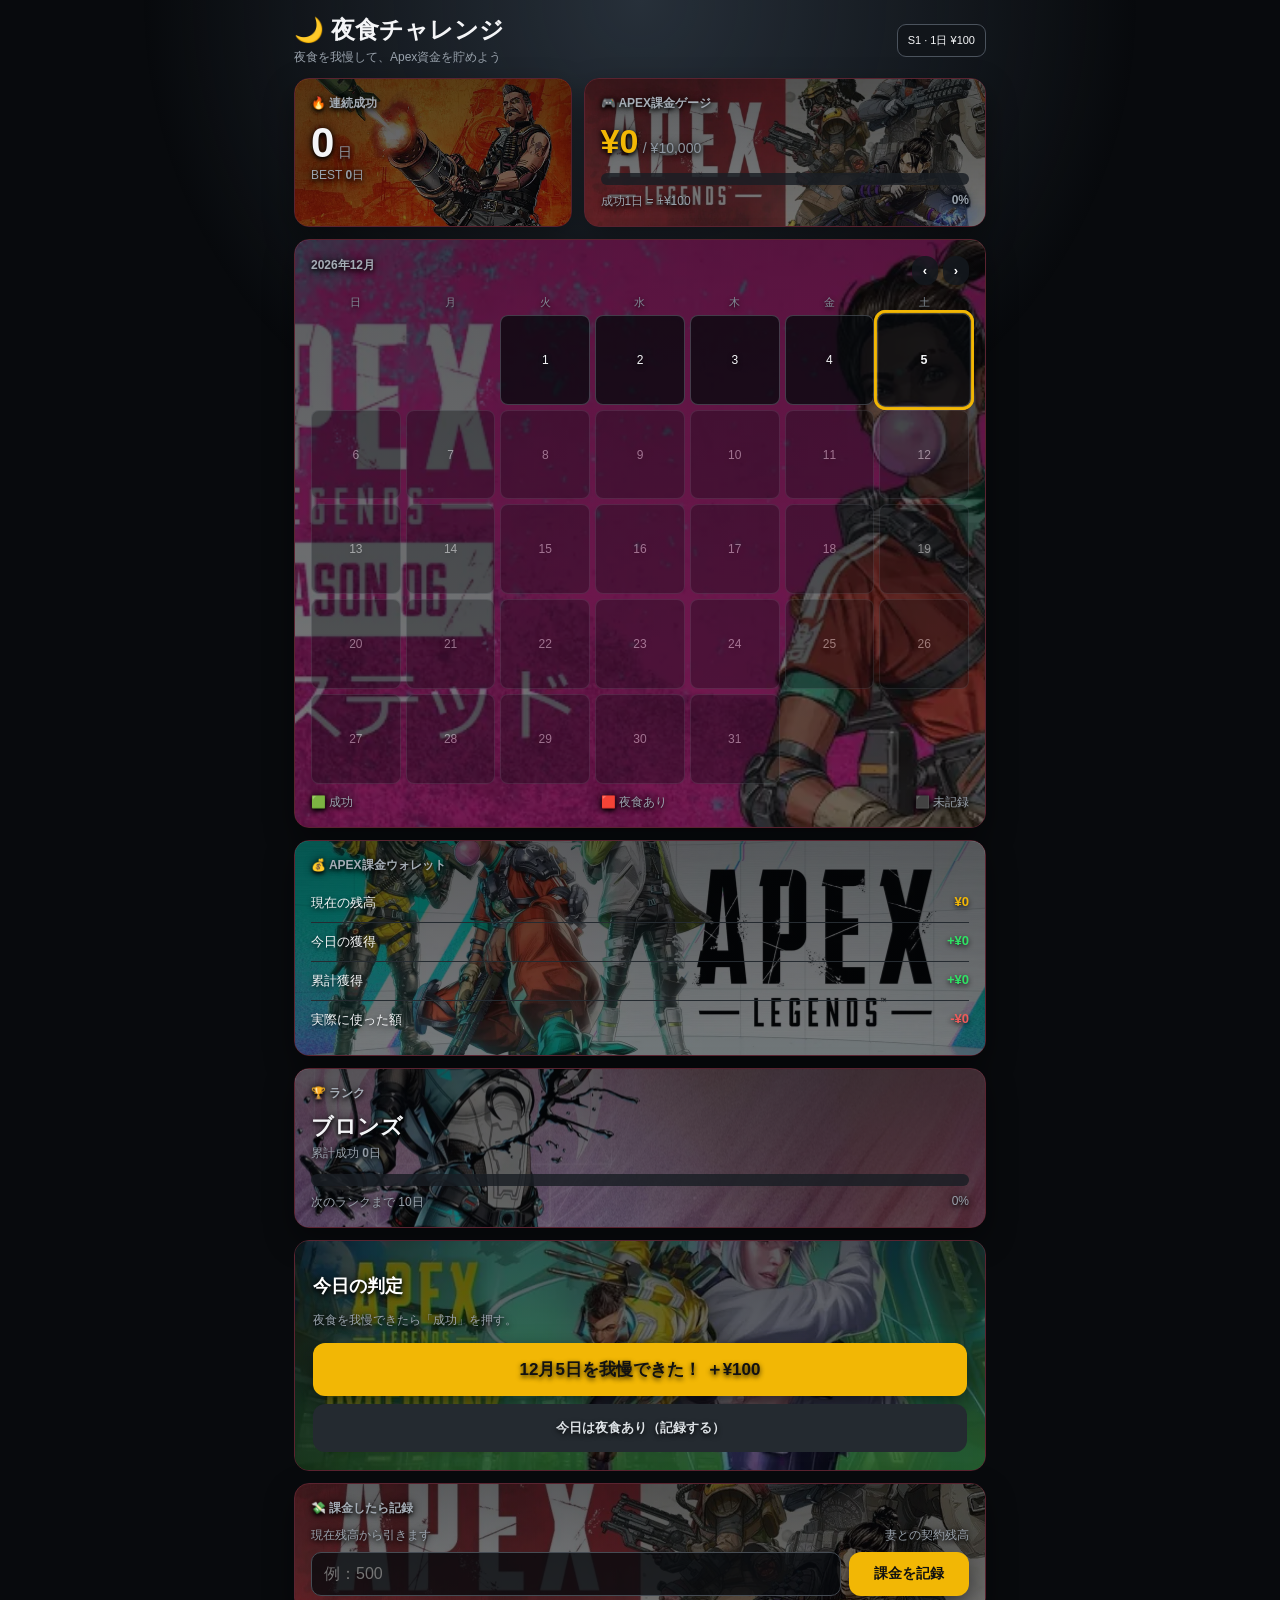
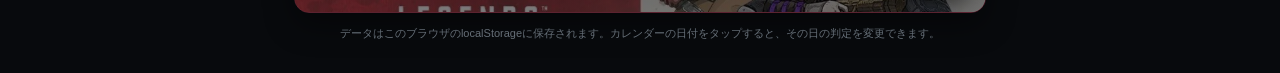
==== commit 8ccacd4b: "Add files via upload" ====
--- a/index.html
+++ b/index.html
@@ -1,2382 +1,173 @@
-<!doctype html><html lang="ja"><head>
-<meta charset="utf-8"><meta name="viewport" content="width=device-width,initial-scale=1,viewport-fit=cover">
-<title>CASTOR KANJI QUEST</title><style>
-*{box-sizing:border-box}body{margin:0;background:#02070c;color:#fff;font-family:monospace}#app{max-width:520px;min-height:100vh;margin:auto;background:#071521}body.title-open{background:#fff}body.title-open #app{background:#fff;box-shadow:none}body.title-open header{display:none!important}
-header{height:70px;border-bottom:3px solid #fff;padding:9px 12px;display:flex;justify-content:space-between;align-items:center;font-weight:900;font-size:17px}
-header span{color:#ffd83d;font-size:17px}.screen{display:none;padding:14px}.active{display:block}.title{text-align:center;font-size:38px;color:#ffd83d;text-shadow:4px 4px #a33;margin:22px 0 4px}.sub{text-align:center;color:#8fd0ff;margin-bottom:24px;font-size:16px}
-h1{text-align:center;font-size:24px}.grid{display:grid;grid-template-columns:1fr 1fr;gap:9px}.card{background:#09131e;color:#fff;border:3px solid #718392;padding:6px;cursor:pointer}.card.sel{border-color:#fff;box-shadow:0 0 0 3px #1594ff}.card img{width:100%;height:145px;object-fit:contain}.name{text-align:center;font-size:22px;font-weight:bold}.type{text-align:center;font-size:13px;color:#b9c6d0}.stars{color:#ffd83d;font-size:10px;text-align:center;line-height:1.7}.とくいわざ{border-top:1px dashed #657584;padding-top:6px;text-align:center;font-size:11px}
-button.primary,button.secondary{width:100%;height:55px;margin-top:14px;border:3px solid #fff;font-weight:bold;font-family:inherit;cursor:pointer}.primary{background:#fff;color:#071521}.primary:disabled{opacity:.4}.secondary{background:#102233;color:#fff}
-.battlehead{display:flex;justify-content:space-between;font-size:16px;margin-bottom:10px;color:#fff;font-weight:900}.field{height:470px;border:3px solid #fff;position:relative;overflow:hidden;background:#000}.field:after{content:none}
-.enemybox{position:absolute;left:10px;top:10px;width:49%;z-index:3;background:#050505;border:3px solid #f04444;padding:8px 9px;font-size:13px}.hp{height:9px;border:2px solid #fff;background:#111}.fill{height:100%;transition:.25s}.red{background:#f44}.green{background:#39df6c}.enemy{position:absolute;left:8%;top:95px;width:36%;height:160px;z-index:2;display:flex;align-items:center;justify-content:center;position:relative;height:100%;display:flex;align-items:flex-end;justify-content:center;}.enemy img{width:100%;height:100%;max-width:160px;max-height:160px;object-fit:contain;image-rendering:auto;filter:drop-shadow(3px 4px 0 rgba(0,0,0,.65))}.player{position:absolute;right:5%;bottom:62px;width:48%;text-align:center;z-index:3}.player img{width:175px;height:175px;object-fit:contain}.pname{font-size:17px;font-weight:900;text-shadow:2px 2px #000;margin-top:2px}.player .hp{width:88%;margin:6px auto}.msg{position:absolute;left:10px;right:10px;bottom:9px;background:#050505;border:3px solid #fff;padding:10px;text-align:center;font-size:17px;font-weight:900;z-index:5;min-height:47px;display:flex;align-items:center;justify-content:center}.combo{position:absolute;left:15px;top:52%;font-size:31px;color:#ffd83d;font-weight:900;z-index:6;text-shadow:3px 3px #000}.damage{position:absolute;left:32%;top:47%;font-size:42px;color:#ff321f;font-weight:900;z-index:8;animation:up .55s}.slash{position:absolute;left:45%;top:42%;font-size:100px;color:#fff;z-index:8;animation:hit .4s}.hide{display:none!important}@keyframes up{from{transform:translateY(10px);opacity:0}30%{opacity:1}to{transform:translateY(-30px);opacity:0}}@keyframes hit{from{transform:scale(.4) rotate(-20deg);opacity:0}40%{opacity:1}to{transform:scale(1.3);opacity:0}}
-.qpanel{margin-top:10px;border:3px solid #fff;background:#06121e;padding:11px}.qt{text-align:center;font-size:13px;font-weight:900}.kanji{text-align:center;font-size:72px;font-weight:bold;margin:5px 0 10px}.answers{display:grid;gap:8px}.answer{height:52px;border:3px solid #2592ff;background:#0d55a8;color:#fff;font: bold 18px monospace;cursor:pointer}.answer.correct{background:#fff;color:#071521}.answer.wrong{background:#a31d29}
-.clear{text-align:center;color:#ffd83d;font-size:34px;font-weight:bold;margin:55px 0 20px}.resultchar{display:flex;justify-content:center;align-items:center;gap:10px;border:3px solid #fff}.resultchar img{width:90px;height:90px;object-fit:contain;transform:none}.resultchar strong,.resultchar small{display:block}.final{text-align:center;border:3px solid #fff;margin-top:10px;padding:10px}.final b{display:block;color:#ffd83d;font-size:40px}.rg{display:grid;grid-template-columns:repeat(3,1fr);gap:6px;margin-top:8px}.rg div{border:2px solid #718392;text-align:center;padding:9px;font-size:9px}.rg b{display:block;font-size:18px;margin-top:5px}.record{text-align:center;color:#ffd83d;font-size:21px;font-weight:bold;margin:13px}.toast{position:fixed;bottom:20px;left:50%;transform:translate(-50%,20px);opacity:0;background:#050a10;border:2px solid #fff;padding:8px 13px;font-weight:bold;transition:.2s}.toast.on{opacity:1;transform:translate(-50%,0)}
+<!doctype html>
+<html lang="ja">
+<head>
+<link rel="apple-touch-icon" href="apple-touch-icon-v2.png">
+<meta charset="utf-8">
+<meta name="viewport" content="width=device-width,initial-scale=1,viewport-fit=cover">
+<meta name="theme-color" content="#0b0d10">
+<title>夜食チャレンジ</title>
+<style>
+*{box-sizing:border-box}body{margin:0;background:#080a0d;color:#f4f5f7;font-family:-apple-system,BlinkMacSystemFont,"Noto Sans JP",sans-serif}
+body:before{content:"";position:fixed;inset:0;background:radial-gradient(circle at 50% 0,#27303a 0,transparent 45%);pointer-events:none}
+.app{max-width:720px;margin:auto;padding:14px 14px calc(30px + env(safe-area-inset-bottom));position:relative}
+header{display:flex;justify-content:space-between;align-items:center;margin-bottom:12px}
+h1{font-size:24px;margin:0}.sub{font-size:12px;color:#9aa3ad;margin-top:3px}
+.badge{font-size:11px;padding:8px 10px;border:1px solid #4b535d;border-radius:9px;background:#11151a}
+.card{background:linear-gradient(145deg,#171c22,#0e1115);border:1px solid #343b44;border-radius:15px;padding:16px;margin-bottom:12px;box-shadow:0 12px 30px #0006}
+.grid{display:grid;grid-template-columns:1fr 1.45fr;gap:12px}.card h2{font-size:12px;color:#a5adb6;margin:0 0 10px}
+.big{font-size:42px;font-weight:900;line-height:1}.unit{font-size:14px;color:#8f98a2}
+.money{font-size:34px;color:#f2b705;font-weight:900}
+.progress,.rankbar{height:12px;background:#252b31;border-radius:99px;overflow:hidden;margin:12px 0 8px}
+.bar,.rankfill{height:100%;width:0;background:linear-gradient(90deg,#d58f00,#ffd34f);transition:.5s}
+.row{display:flex;justify-content:space-between;gap:10px;font-size:12px;color:#9aa3ad}
+.calendar-head{display:flex;justify-content:space-between;align-items:center}.calendar-head button{width:auto;padding:7px 11px;font-size:13px;background:#242a30;color:#fff;box-shadow:none}
+.week,.days{display:grid;grid-template-columns:repeat(7,1fr);gap:5px}.week{margin:10px 0 5px}.week div{text-align:center;font-size:11px;color:#7f8993}
+.day{aspect-ratio:1;border:1px solid #30363d;border-radius:8px;background:#11151a;display:flex;align-items:center;justify-content:center;font-size:12px;cursor:pointer}
+.day.success{background:#12582b;border-color:#2acb5a}.day.fail{background:#651f1f;border-color:#d84949}.day.today{outline:2px solid #f2b705;outline-offset:1px}.day.selected{box-shadow:0 0 0 3px rgba(242,183,5,.9);transform:scale(1.04);font-weight:900}.day.future{opacity:.3;cursor:default}
+.wallet-row{display:flex;justify-content:space-between;padding:10px 0;border-bottom:1px solid #252b31;font-size:13px}.wallet-row:last-child{border:0}
+.green{color:#2fe264}.red{color:#ef5b5b}.gold{color:#f2b705}
+.action{padding:18px;border:1px solid #555d66;border-radius:15px;background:#0b0e12;margin-bottom:12px}
+button{border:0;border-radius:12px;padding:15px;width:100%;font-size:17px;font-weight:900;cursor:pointer;background:#f2b705;color:#111;box-shadow:0 8px 22px #0008}
+button:active{transform:scale(.99)}button.done{background:#235b34;color:#c9ffd6}
+button.secondary{margin-top:8px;background:#242a30;color:#dce1e5;font-size:13px;box-shadow:none}
+button.danger{background:#4b2020;color:#ffb4b4}
+.toast{position:fixed;left:50%;bottom:25px;transform:translate(-50%,30px);background:#171b20;border:1px solid #626b75;padding:12px 18px;border-radius:12px;opacity:0;pointer-events:none;transition:.25s;z-index:10;font-weight:800}
+.toast.show{opacity:1;transform:translate(-50%,0)}
+.pop{animation:pop .45s ease}@keyframes pop{50%{transform:scale(1.15)}}
+.rank-name{font-size:22px;font-weight:900}.note{font-size:11px;color:#727c86;text-align:center;line-height:1.6}
+@media(max-width:560px){.grid{grid-template-columns:1fr}.big{font-size:38px}}
 
-.score-breakdown{
-  margin:10px 0 12px;
-  border:2px solid #73879a;
-  background:#0b1b2a;
-  padding:8px 12px;
-  font-size:14px;
-  font-weight:900;
+/* Apex Legends backgrounds */
+.bg-card{position:relative;overflow:hidden;background:#0a0c10!important;border-color:#5b2330!important}
+.bg-card::before{content:"";position:absolute;inset:0;z-index:0;background-image:linear-gradient(rgba(4,6,9,.66),rgba(4,6,9,.52)),var(--bg);background-size:cover;background-position:center;transform:scale(1.015)}
+.bg-card>*{position:relative;z-index:1;text-shadow:0 2px 5px rgba(0,0,0,.85)}
+.bg-card .row,.bg-card .sub,.bg-card h2{text-shadow:0 2px 5px rgba(0,0,0,.95)}
+.bg-card .progress,.bg-card .rankbar{background:rgba(25,30,36,.82)}
+.bg-card .day{background:rgba(10,13,17,.68)}
+.bg-card .day.future{opacity:.42}
+.bg-card input{background:rgba(7,10,14,.78)!important}
+.apex-1{--bg:url('[data-uri]');background-position:center}
+.apex-2{--bg:url('[data-uri]');background-position:center}
+.apex-3{--bg:url('[data-uri]');background-position:center}
+.apex-4{--bg:url('[data-uri]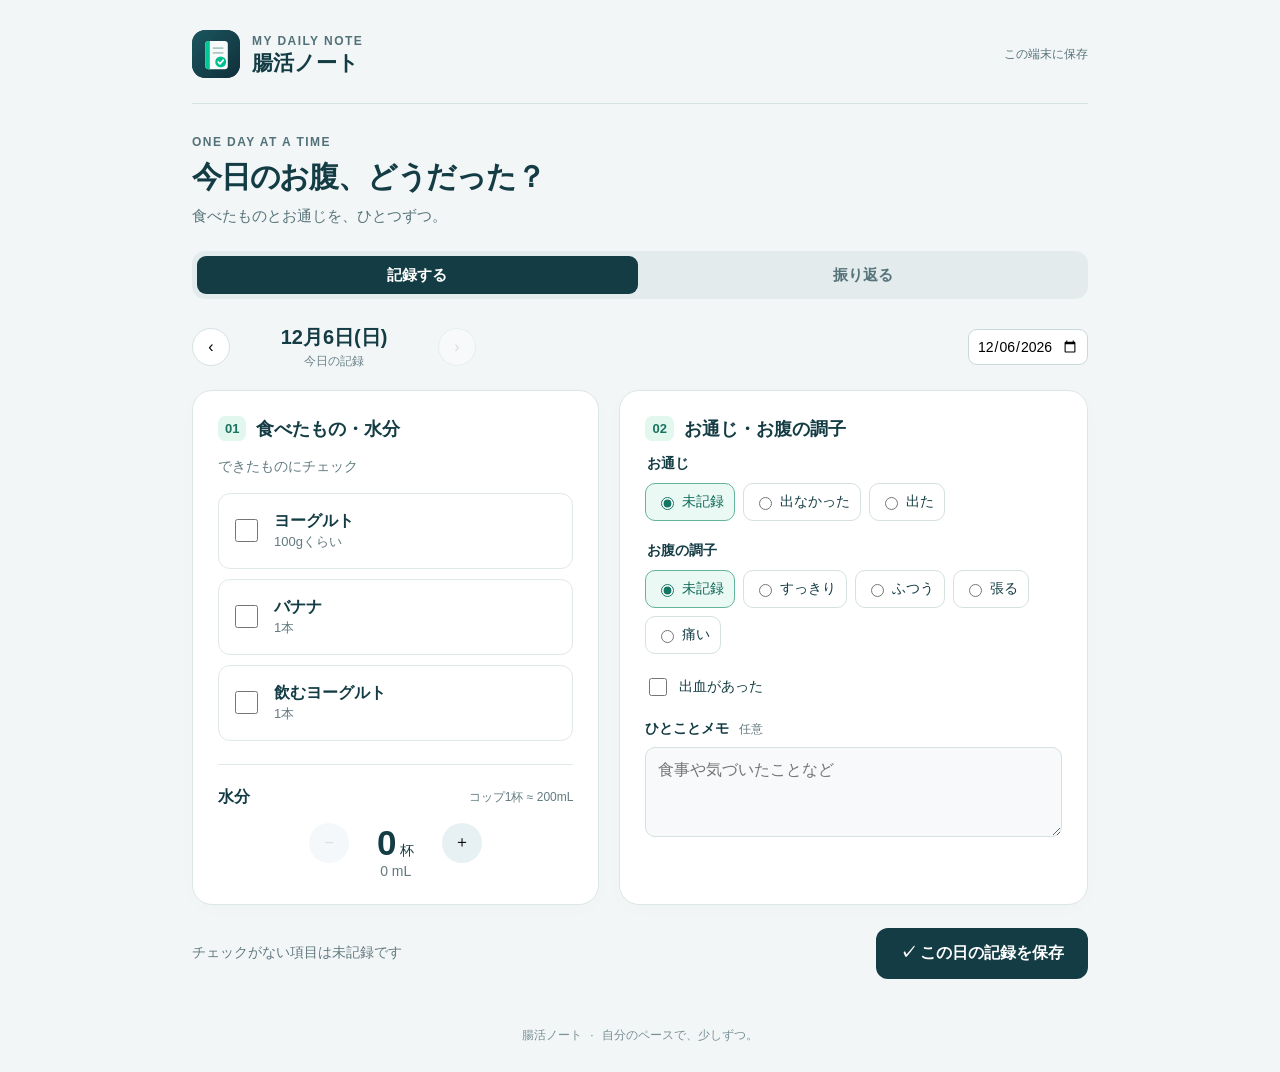
==== commit 8412e8b0: "Replace YORU LOG with 腸活ノート and refresh home-screen icons" ====
--- a/index.html
+++ b/index.html
@@ -1,173 +1 @@
-<!doctype html>
-<html lang="ja">
-<head>
-<link rel="apple-touch-icon" href="apple-touch-icon-v2.png">
-<meta charset="utf-8">
-<meta name="viewport" content="width=device-width,initial-scale=1,viewport-fit=cover">
-<meta name="theme-color" content="#0b0d10">
-<title>夜食チャレンジ</title>
-<style>
-*{box-sizing:border-box}body{margin:0;background:#080a0d;color:#f4f5f7;font-family:-apple-system,BlinkMacSystemFont,"Noto Sans JP",sans-serif}
-body:before{content:"";position:fixed;inset:0;background:radial-gradient(circle at 50% 0,#27303a 0,transparent 45%);pointer-events:none}
-.app{max-width:720px;margin:auto;padding:14px 14px calc(30px + env(safe-area-inset-bottom));position:relative}
-header{display:flex;justify-content:space-between;align-items:center;margin-bottom:12px}
-h1{font-size:24px;margin:0}.sub{font-size:12px;color:#9aa3ad;margin-top:3px}
-.badge{font-size:11px;padding:8px 10px;border:1px solid #4b535d;border-radius:9px;background:#11151a}
-.card{background:linear-gradient(145deg,#171c22,#0e1115);border:1px solid #343b44;border-radius:15px;padding:16px;margin-bottom:12px;box-shadow:0 12px 30px #0006}
-.grid{display:grid;grid-template-columns:1fr 1.45fr;gap:12px}.card h2{font-size:12px;color:#a5adb6;margin:0 0 10px}
-.big{font-size:42px;font-weight:900;line-height:1}.unit{font-size:14px;color:#8f98a2}
-.money{font-size:34px;color:#f2b705;font-weight:900}
-.progress,.rankbar{height:12px;background:#252b31;border-radius:99px;overflow:hidden;margin:12px 0 8px}
-.bar,.rankfill{height:100%;width:0;background:linear-gradient(90deg,#d58f00,#ffd34f);transition:.5s}
-.row{display:flex;justify-content:space-between;gap:10px;font-size:12px;color:#9aa3ad}
-.calendar-head{display:flex;justify-content:space-between;align-items:center}.calendar-head button{width:auto;padding:7px 11px;font-size:13px;background:#242a30;color:#fff;box-shadow:none}
-.week,.days{display:grid;grid-template-columns:repeat(7,1fr);gap:5px}.week{margin:10px 0 5px}.week div{text-align:center;font-size:11px;color:#7f8993}
-.day{aspect-ratio:1;border:1px solid #30363d;border-radius:8px;background:#11151a;display:flex;align-items:center;justify-content:center;font-size:12px;cursor:pointer}
-.day.success{background:#12582b;border-color:#2acb5a}.day.fail{background:#651f1f;border-color:#d84949}.day.today{outline:2px solid #f2b705;outline-offset:1px}.day.selected{box-shadow:0 0 0 3px rgba(242,183,5,.9);transform:scale(1.04);font-weight:900}.day.future{opacity:.3;cursor:default}
-.wallet-row{display:flex;justify-content:space-between;padding:10px 0;border-bottom:1px solid #252b31;font-size:13px}.wallet-row:last-child{border:0}
-.green{color:#2fe264}.red{color:#ef5b5b}.gold{color:#f2b705}
-.action{padding:18px;border:1px solid #555d66;border-radius:15px;background:#0b0e12;margin-bottom:12px}
-button{border:0;border-radius:12px;padding:15px;width:100%;font-size:17px;font-weight:900;cursor:pointer;background:#f2b705;color:#111;box-shadow:0 8px 22px #0008}
-button:active{transform:scale(.99)}button.done{background:#235b34;color:#c9ffd6}
-button.secondary{margin-top:8px;background:#242a30;color:#dce1e5;font-size:13px;box-shadow:none}
-button.danger{background:#4b2020;color:#ffb4b4}
-.toast{position:fixed;left:50%;bottom:25px;transform:translate(-50%,30px);background:#171b20;border:1px solid #626b75;padding:12px 18px;border-radius:12px;opacity:0;pointer-events:none;transition:.25s;z-index:10;font-weight:800}
-.toast.show{opacity:1;transform:translate(-50%,0)}
-.pop{animation:pop .45s ease}@keyframes pop{50%{transform:scale(1.15)}}
-.rank-name{font-size:22px;font-weight:900}.note{font-size:11px;color:#727c86;text-align:center;line-height:1.6}
-@media(max-width:560px){.grid{grid-template-columns:1fr}.big{font-size:38px}}
-
-/* Apex Legends backgrounds */
-.bg-card{position:relative;overflow:hidden;background:#0a0c10!important;border-color:#5b2330!important}
-.bg-card::before{content:"";position:absolute;inset:0;z-index:0;background-image:linear-gradient(rgba(4,6,9,.66),rgba(4,6,9,.52)),var(--bg);background-size:cover;background-position:center;transform:scale(1.015)}
-.bg-card>*{position:relative;z-index:1;text-shadow:0 2px 5px rgba(0,0,0,.85)}
-.bg-card .row,.bg-card .sub,.bg-card h2{text-shadow:0 2px 5px rgba(0,0,0,.95)}
-.bg-card .progress,.bg-card .rankbar{background:rgba(25,30,36,.82)}
-.bg-card .day{background:rgba(10,13,17,.68)}
-.bg-card .day.future{opacity:.42}
-.bg-card input{background:rgba(7,10,14,.78)!important}
-.apex-1{--bg:url('[data-uri]');background-position:center}
-.apex-2{--bg:url('[data-uri]');background-position:center}
-.apex-3{--bg:url('[data-uri]');background-position:center}
-.apex-4{--bg:url('[data-uri]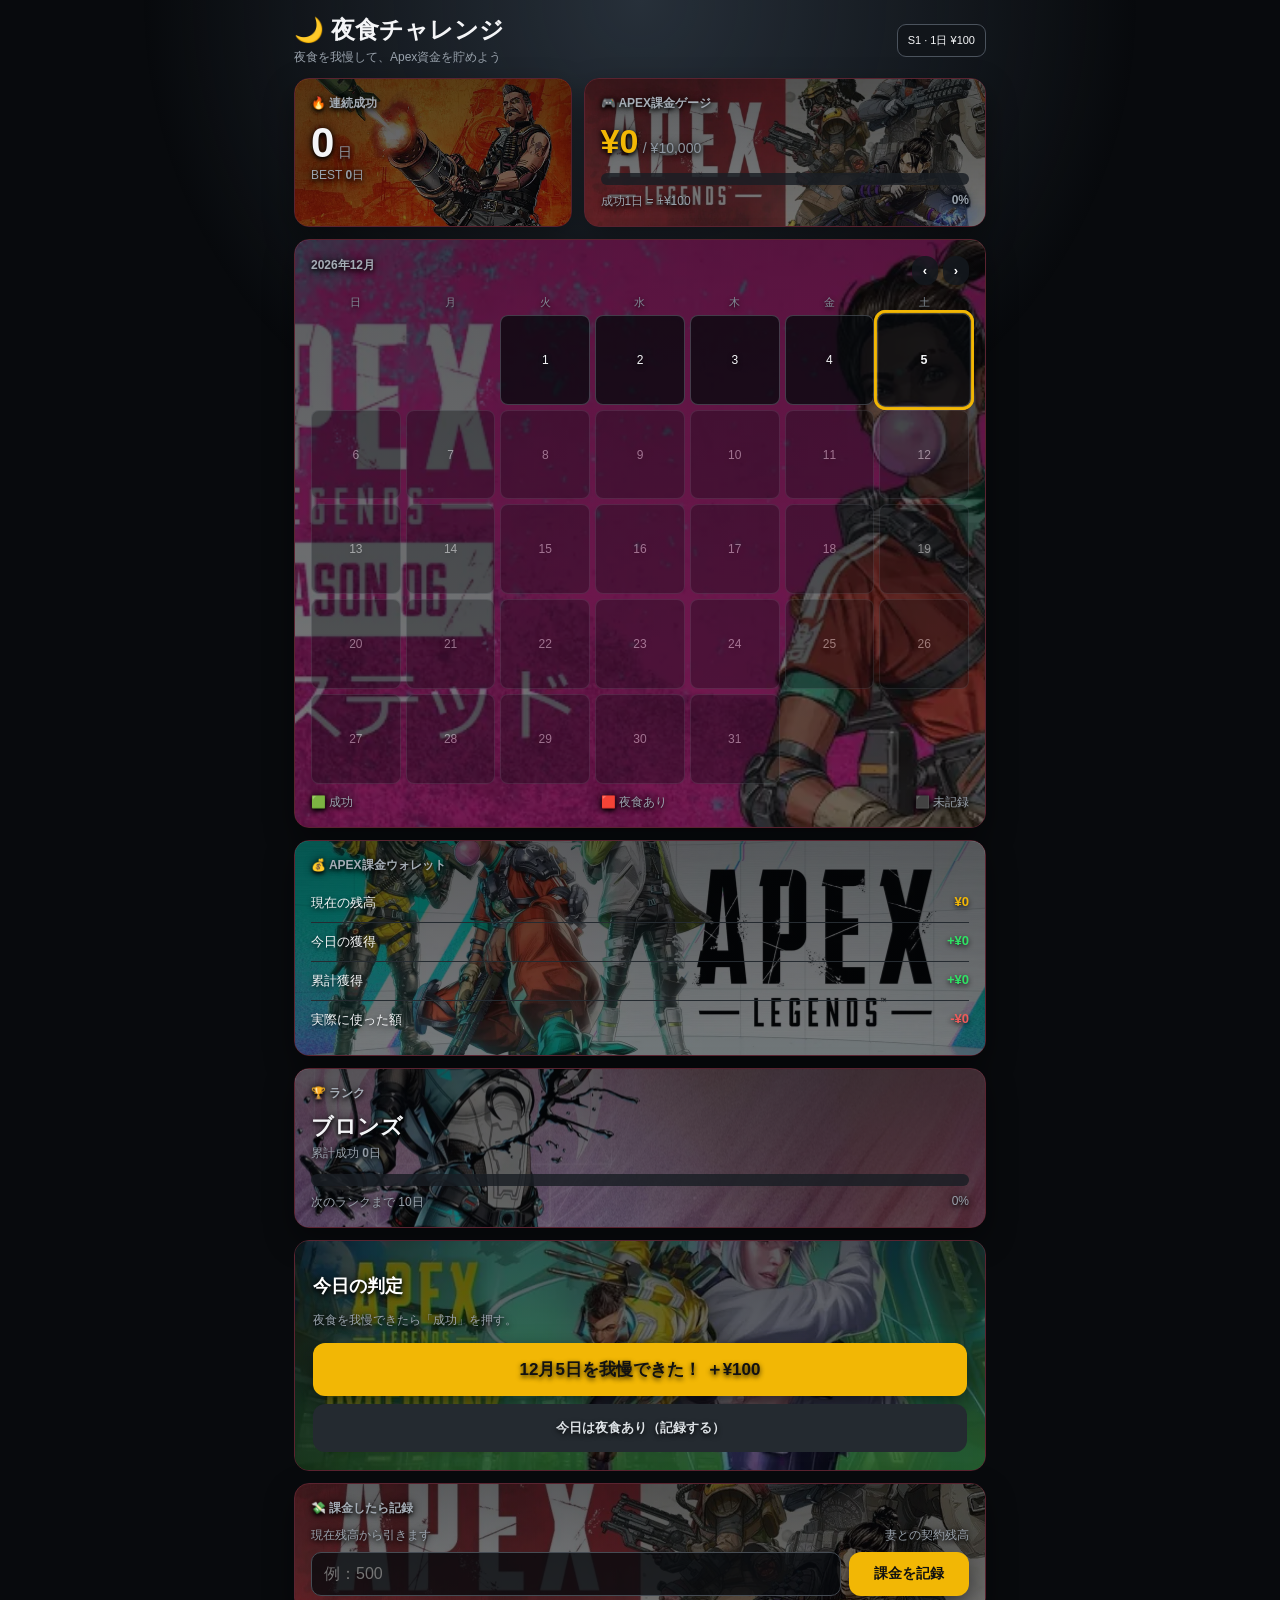
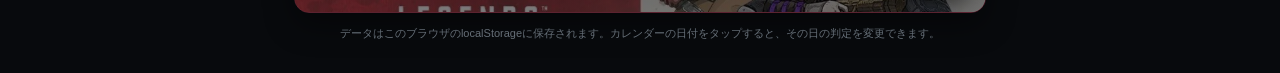
==== commit 94af8f15: "Restore original night snack challenge entry and icons; preserve separate gut note" ====
--- a/index.html
+++ b/index.html
@@ -1 +1,181 @@
-<!doctype html><html lang="ja"><head><meta charset="utf-8"><meta name="viewport" content="width=device-width,initial-scale=1,viewport-fit=cover"><meta name="theme-color" content="#143c44"><meta name="apple-mobile-web-app-title" content="腸活ノート"><meta name="apple-mobile-web-app-capable" content="yes"><meta http-equiv="refresh" content="0;url=./yoru-log/"><link rel="apple-touch-icon" href="./yoru-log/icon-180.png?v=gut1"><link rel="icon" href="./yoru-log/icon.svg?v=gut1"><title>腸活ノート</title><script>location.replace('./yoru-log/'+location.search+location.hash)</script></head><body><a href="./yoru-log/">腸活ノートを開く</a></body></html>
+<!doctype html>
+<html lang="ja">
+<head>
+<link rel="apple-touch-icon" href="apple-touch-icon-v2.png">
+<meta charset="utf-8">
+<meta name="viewport" content="width=device-width,initial-scale=1,viewport-fit=cover">
+<meta name="theme-color" content="#0b0d10">
+<title>夜食チャレンジ</title>
+<style>
+*{box-sizing:border-box}body{margin:0;background:#080a0d;color:#f4f5f7;font-family:-apple-system,BlinkMacSystemFont,"Noto Sans JP",sans-serif}
+body:before{content:"";position:fixed;inset:0;background:radial-gradient(circle at 50% 0,#27303a 0,transparent 45%);pointer-events:none}
+.app{max-width:720px;margin:auto;padding:14px 14px calc(30px + env(safe-area-inset-bottom));position:relative}
+header{display:flex;justify-content:space-between;align-items:center;margin-bottom:12px}
+h1{font-size:24px;margin:0}.sub{font-size:12px;color:#9aa3ad;margin-top:3px}
+.badge{font-size:11px;padding:8px 10px;border:1px solid #4b535d;border-radius:9px;background:#11151a}
+.card{background:linear-gradient(145deg,#171c22,#0e1115);border:1px solid #343b44;border-radius:15px;padding:16px;margin-bottom:12px;box-shadow:0 12px 30px #0006}
+.grid{display:grid;grid-template-columns:1fr 1.45fr;gap:12px}.card h2{font-size:12px;color:#a5adb6;margin:0 0 10px}
+.big{font-size:42px;font-weight:900;line-height:1}.unit{font-size:14px;color:#8f98a2}
+.money{font-size:34px;color:#f2b705;font-weight:900}
+.progress,.rankbar{height:12px;background:#252b31;border-radius:99px;overflow:hidden;margin:12px 0 8px}
+.bar,.rankfill{height:100%;width:0;background:linear-gradient(90deg,#d58f00,#ffd34f);transition:.5s}
+.row{display:flex;justify-content:space-between;gap:10px;font-size:12px;color:#9aa3ad}
+.calendar-head{display:flex;justify-content:space-between;align-items:center}.calendar-head button{width:auto;padding:7px 11px;font-size:13px;background:#242a30;color:#fff;box-shadow:none}
+.week,.days{display:grid;grid-template-columns:repeat(7,1fr);gap:5px}.week{margin:10px 0 5px}.week div{text-align:center;font-size:11px;color:#7f8993}
+.day{aspect-ratio:1;border:1px solid #30363d;border-radius:8px;background:#11151a;display:flex;align-items:center;justify-content:center;font-size:12px;cursor:pointer}
+.day.success{background:#12582b;border-color:#2acb5a}.day.fail{background:#651f1f;border-color:#d84949}.day.today{outline:2px solid #f2b705;outline-offset:1px}.day.selected{box-shadow:0 0 0 3px rgba(242,183,5,.9);transform:scale(1.04);font-weight:900}.day.future{opacity:.3;cursor:default}
+.wallet-row{display:flex;justify-content:space-between;padding:10px 0;border-bottom:1px solid #252b31;font-size:13px}.wallet-row:last-child{border:0}
+.green{color:#2fe264}.red{color:#ef5b5b}.gold{color:#f2b705}
+.action{padding:18px;border:1px solid #555d66;border-radius:15px;background:#0b0e12;margin-bottom:12px}
+button{border:0;border-radius:12px;padding:15px;width:100%;font-size:17px;font-weight:900;cursor:pointer;background:#f2b705;color:#111;box-shadow:0 8px 22px #0008}
+button:active{transform:scale(.99)}button.done{background:#235b34;color:#c9ffd6}
+button.secondary{margin-top:8px;background:#242a30;color:#dce1e5;font-size:13px;box-shadow:none}
+button.danger{background:#4b2020;color:#ffb4b4}
+.toast{position:fixed;left:50%;bottom:25px;transform:translate(-50%,30px);background:#171b20;border:1px solid #626b75;padding:12px 18px;border-radius:12px;opacity:0;pointer-events:none;transition:.25s;z-index:10;font-weight:800}
+.toast.show{opacity:1;transform:translate(-50%,0)}
+.pop{animation:pop .45s ease}@keyframes pop{50%{transform:scale(1.15)}}
+.rank-name{font-size:22px;font-weight:900}.note{font-size:11px;color:#727c86;text-align:center;line-height:1.6}
+@media(max-width:560px){.grid{grid-template-columns:1fr}.big{font-size:38px}}
+
+/* Apex Legends backgrounds */
+.bg-card{position:relative;overflow:hidden;background:#0a0c10!important;border-color:#5b2330!important}
+.bg-card::before{content:"";position:absolute;inset:0;z-index:0;background-image:linear-gradient(rgba(4,6,9,.66),rgba(4,6,9,.52)),var(--bg);background-size:cover;background-position:center;transform:scale(1.015)}
+.bg-card>*{position:relative;z-index:1;text-shadow:0 2px 5px rgba(0,0,0,.85)}
+.bg-card .row,.bg-card .sub,.bg-card h2{text-shadow:0 2px 5px rgba(0,0,0,.95)}
+.bg-card .progress,.bg-card .rankbar{background:rgba(25,30,36,.82)}
+.bg-card .day{background:rgba(10,13,17,.68)}
+.bg-card .day.future{opacity:.42}
+.bg-card input{background:rgba(7,10,14,.78)!important}
+.apex-1{--bg:url('[data-uri]');background-position:center}
+.apex-2{--bg:url('[data-uri]');background-position:center}
+.apex-3{--bg:url('[data-uri]');background-position:center}
+.apex-4{--bg:url('[data-uri]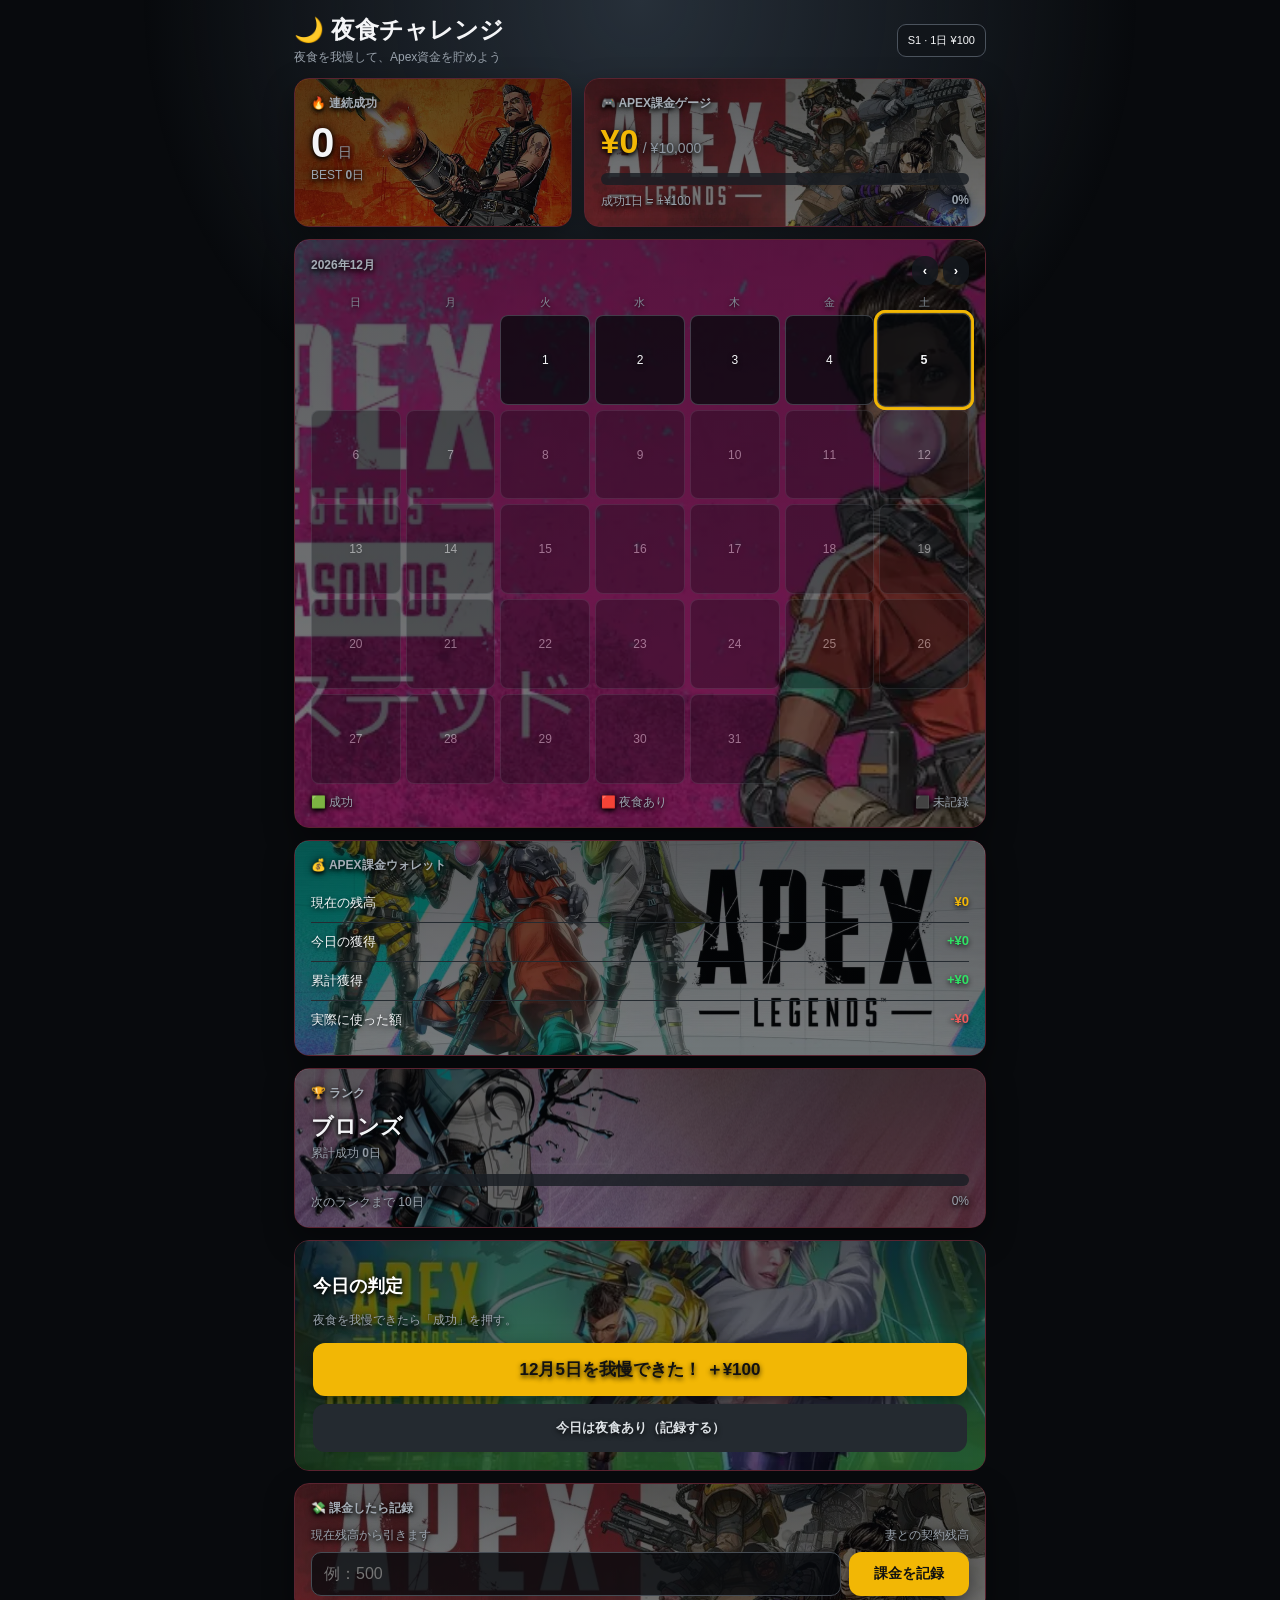
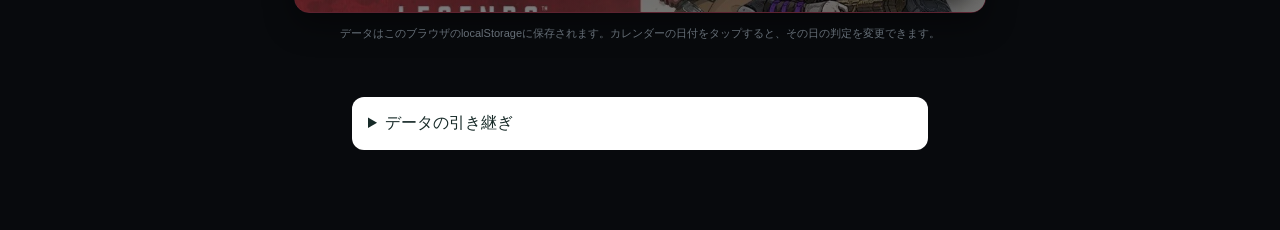
==== commit c57d3bc6: "Add device-local data transfer before migration" ====
--- a/index.html
+++ b/index.html
@@ -1,6 +1,7 @@
 <!doctype html>
 <html lang="ja">
 <head>
+<link rel="icon" type="image/png" sizes="512x512" href="/castor-favicon.png">
 <link rel="apple-touch-icon" href="apple-touch-icon-v2.png">
 <meta charset="utf-8">
 <meta name="viewport" content="width=device-width,initial-scale=1,viewport-fit=cover">
@@ -177,5 +178,63 @@
 function render(){const total=successCount(),earned=total*100,balance=earned-data.spent,s=streak(),b=bestStreak(),todaySuccess=data.days[key(today())]==="success";document.getElementById("streak").textContent=s;document.getElementById("best").textContent=b;document.getElementById("money").textContent="¥"+balance.toLocaleString();document.getElementById("wallet").textContent="¥"+balance.toLocaleString();document.getElementById("todayEarn").textContent=todaySuccess?"+¥100":"+¥0";document.getElementById("totalEarn").textContent="+¥"+earned.toLocaleString();document.getElementById("spent").textContent="-¥"+data.spent.toLocaleString();document.getElementById("bar").style.width=Math.min(100,balance/GOAL*100)+"%";document.getElementById("percent").textContent=Math.min(100,Math.round(balance/GOAL*100))+"%";const r=rankInfo(total);document.getElementById("rankName").textContent=r.name;document.getElementById("totalDays").textContent=total;document.getElementById("rankfill").style.width=r.pct+"%";document.getElementById("rankPct").textContent=Math.round(r.pct)+"%";document.getElementById("rankNext").textContent=r.next===100&&total>=100?"プレデター到達！":"次のランクまで "+Math.max(0,r.remain)+"日";const btn=document.getElementById("successBtn");btn.classList.toggle("done",todaySuccess);btn.textContent=todaySuccess?"✓ 今日の成功を記録済み":"我慢できた！ ＋¥100";renderCalendar();updateActionLabel()}
 render();
 </script>
-</body>
+<script>(()=>{
+  const gut = document.getElementById('history-list') !== null;
+  const app = gut ? 'chokatsu-note' : 'night-snack';
+  const label = gut ? '腸活ノート' : '夜食チャレンジ';
+  const section=document.createElement('details');
+  section.style.cssText='position:relative;margin:24px auto 80px;max-width:36rem;padding:16px;background:#fff;color:#172a28;border-radius:12px';
+  section.innerHTML='<summary>データの引き継ぎ</summary><p>保存済みの記録をファイルで移せます。</p><button type="button">バックアップを保存</button> <label>バックアップを読み込む <input type="file" accept=".json,application/json"></label><p role="status"></p>';
+  document.body.append(section);
+  const status=section.querySelector('[role=status]');
+  const count=value=>gut?value.length:Object.keys(value.days).length;
+  function check(value){
+    if(gut) return Array.isArray(value)&&value.every(valid)&&new Set(value.map(x=>x.date)).size===value.length;
+    return value && value.days && typeof value.days==='object' && !Array.isArray(value.days) && Object.entries(value.days).every(([k,v])=>/^\d{4}-\d{2}-\d{2}$/.test(k)&&['success','fail'].includes(v)) && Number.isSafeInteger(value.spent)&&value.spent>=0;
+  }
+  function read(){
+    const raw=localStorage.getItem(KEY);
+    const value=raw===null?(gut?[]:{days:{},spent:0}):JSON.parse(raw);
+    if(!check(value))throw Error('保存内容を確認できません。');
+    return value;
+  }
+  function asDataURL(blob){return new Promise((resolve,reject)=>{const reader=new FileReader();reader.onload=()=>resolve(reader.result);reader.onerror=()=>reject(reader.error);reader.readAsDataURL(blob);});}
+  section.querySelector('button').onclick=async()=>{
+    try{
+      if(gut&&dirty&&!save())throw Error('編集中の記録を保存できませんでした。');
+      const value=read(), backup={app,format:2,value};
+      if(gut){
+        backup.opacity=localStorage.getItem(opacityKey);backup.card=localStorage.getItem(cardOpacityKey);
+        const photo=await photoStore('get');backup.photo=photo?await asDataURL(photo):null;
+      }
+      const url=URL.createObjectURL(new Blob([JSON.stringify(backup)],{type:'application/json'})),a=document.createElement('a');
+      a.href=url;a.download=app+'-'+new Date().toISOString().slice(0,10)+'.json';section.append(a);a.click();a.remove();setTimeout(()=>URL.revokeObjectURL(url),60000);
+      status.textContent=label+' '+count(value)+'日分のバックアップを作成しました。';
+    }catch(e){status.textContent=e.message;}
+  };
+  section.querySelector('input').onchange=async e=>{
+    const input=e.target,file=input.files[0];if(!file)return;input.disabled=true;
+    try{
+      const b=JSON.parse(await file.text());
+      const legacy=gut&&b.app===app&&b.version===1&&Array.isArray(b.records);
+      const value=legacy?b.records:b.value;
+      if(b.app!==app||(!legacy&&b.format!==2)||!check(value))throw Error('このアプリ用のバックアップを選んでください。');
+      if(gut&&dirty)throw Error('編集中の記録を保存してから読み込んでください。');
+      const old=read();
+      if((count(old)||(!gut&&old.spent))&&JSON.stringify(old)!==JSON.stringify(value))throw Error('この端末には別の記録があるため、上書きを中止しました。');
+      if(!confirm(label+'の記録を'+count(value)+'日分読み込みますか？'))return;
+      if(gut&&!legacy){
+        for(const v of [b.opacity,b.card])if(v!=null&&(!/^\d{1,3}$/.test(v)||+v>100))throw Error('設定値を読み込めません。');
+        if(b.photo!=null){
+          if(typeof b.photo!=='string'||!/^data:image\/[\w.+-]+;base64,/.test(b.photo))throw Error('背景画像を読み込めません。');
+          const blob=await (await fetch(b.photo)).blob();await validatePhoto(blob);await photoStore('put',blob);
+        }
+        if(b.opacity!=null)localStorage.setItem(opacityKey,b.opacity);if(b.card!=null)localStorage.setItem(cardOpacityKey,b.card);
+      }
+      localStorage.setItem(KEY,JSON.stringify(value));
+      alert(label+' '+count(read())+'日分を読み込みました。');location.reload();
+    }catch(err){status.textContent=err.message;}finally{input.value='';input.disabled=false;}
+  };
+})();
+</script></body>
 </html>
